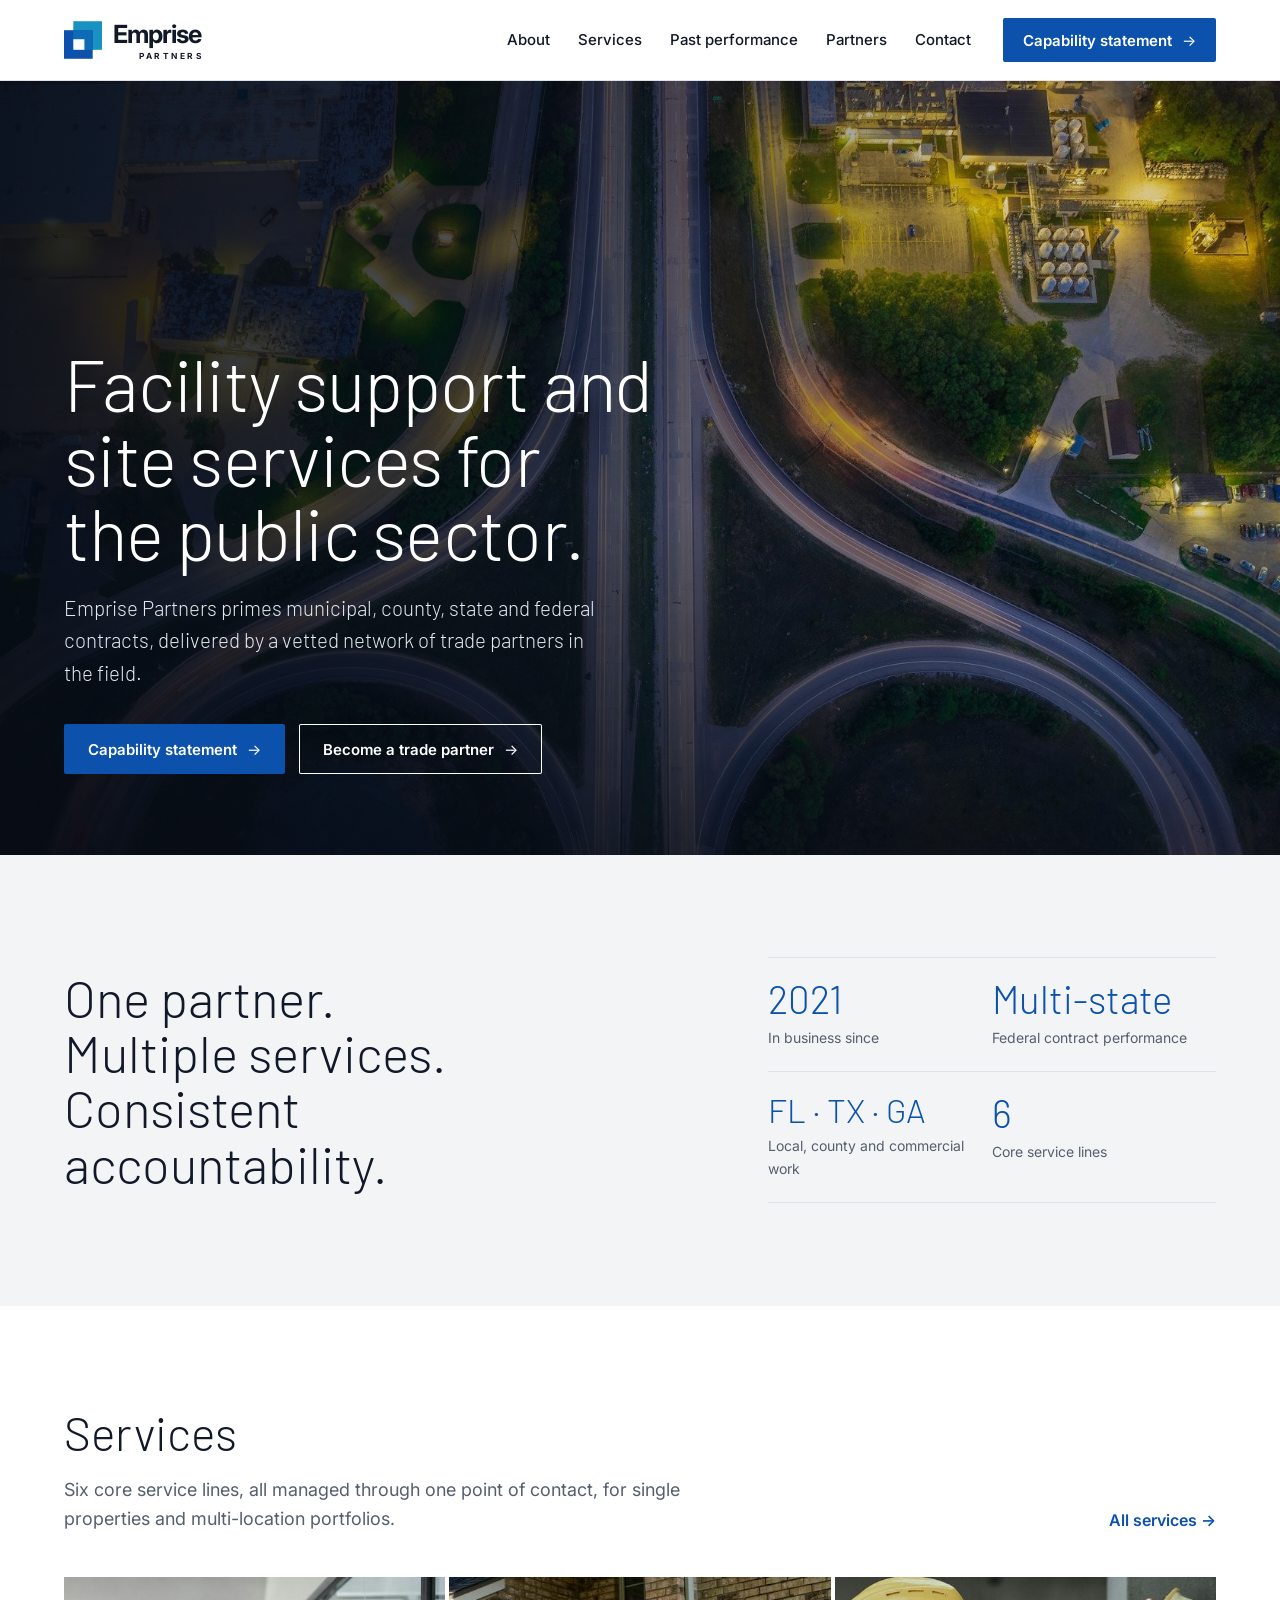
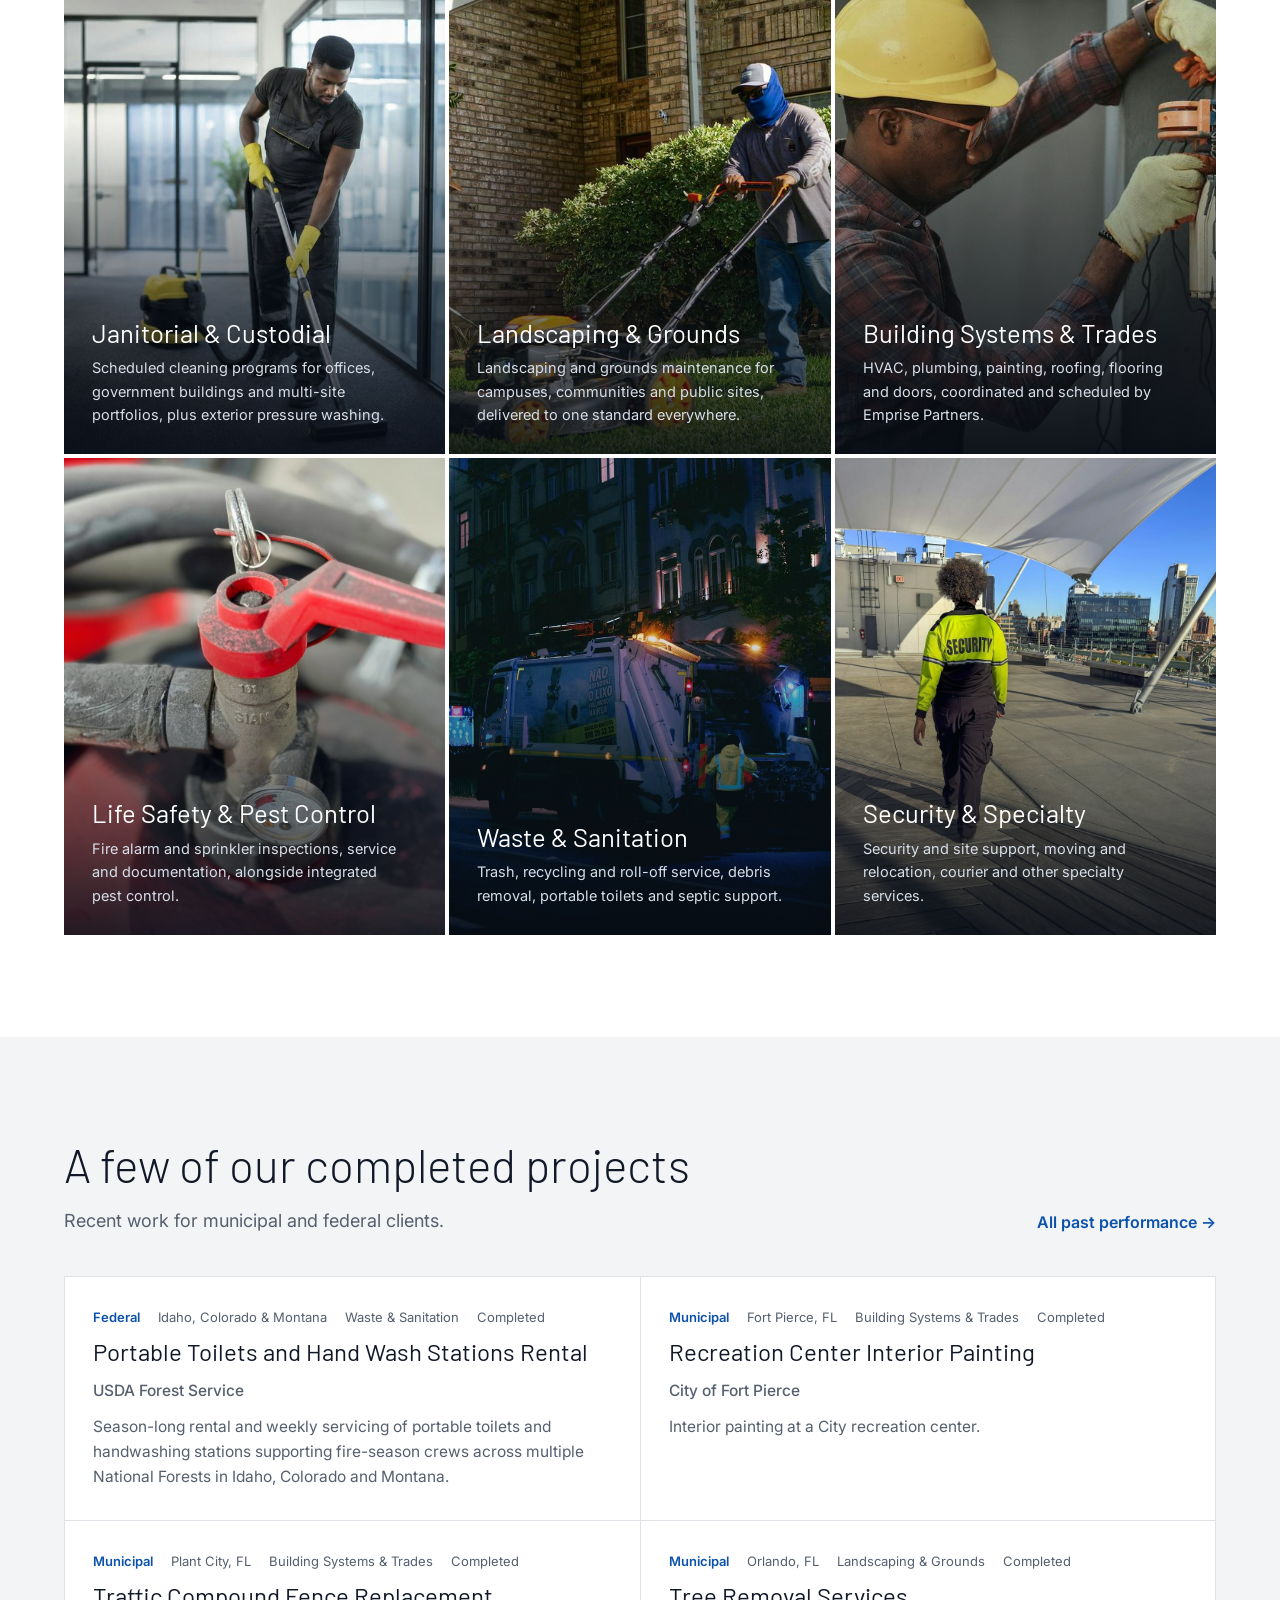
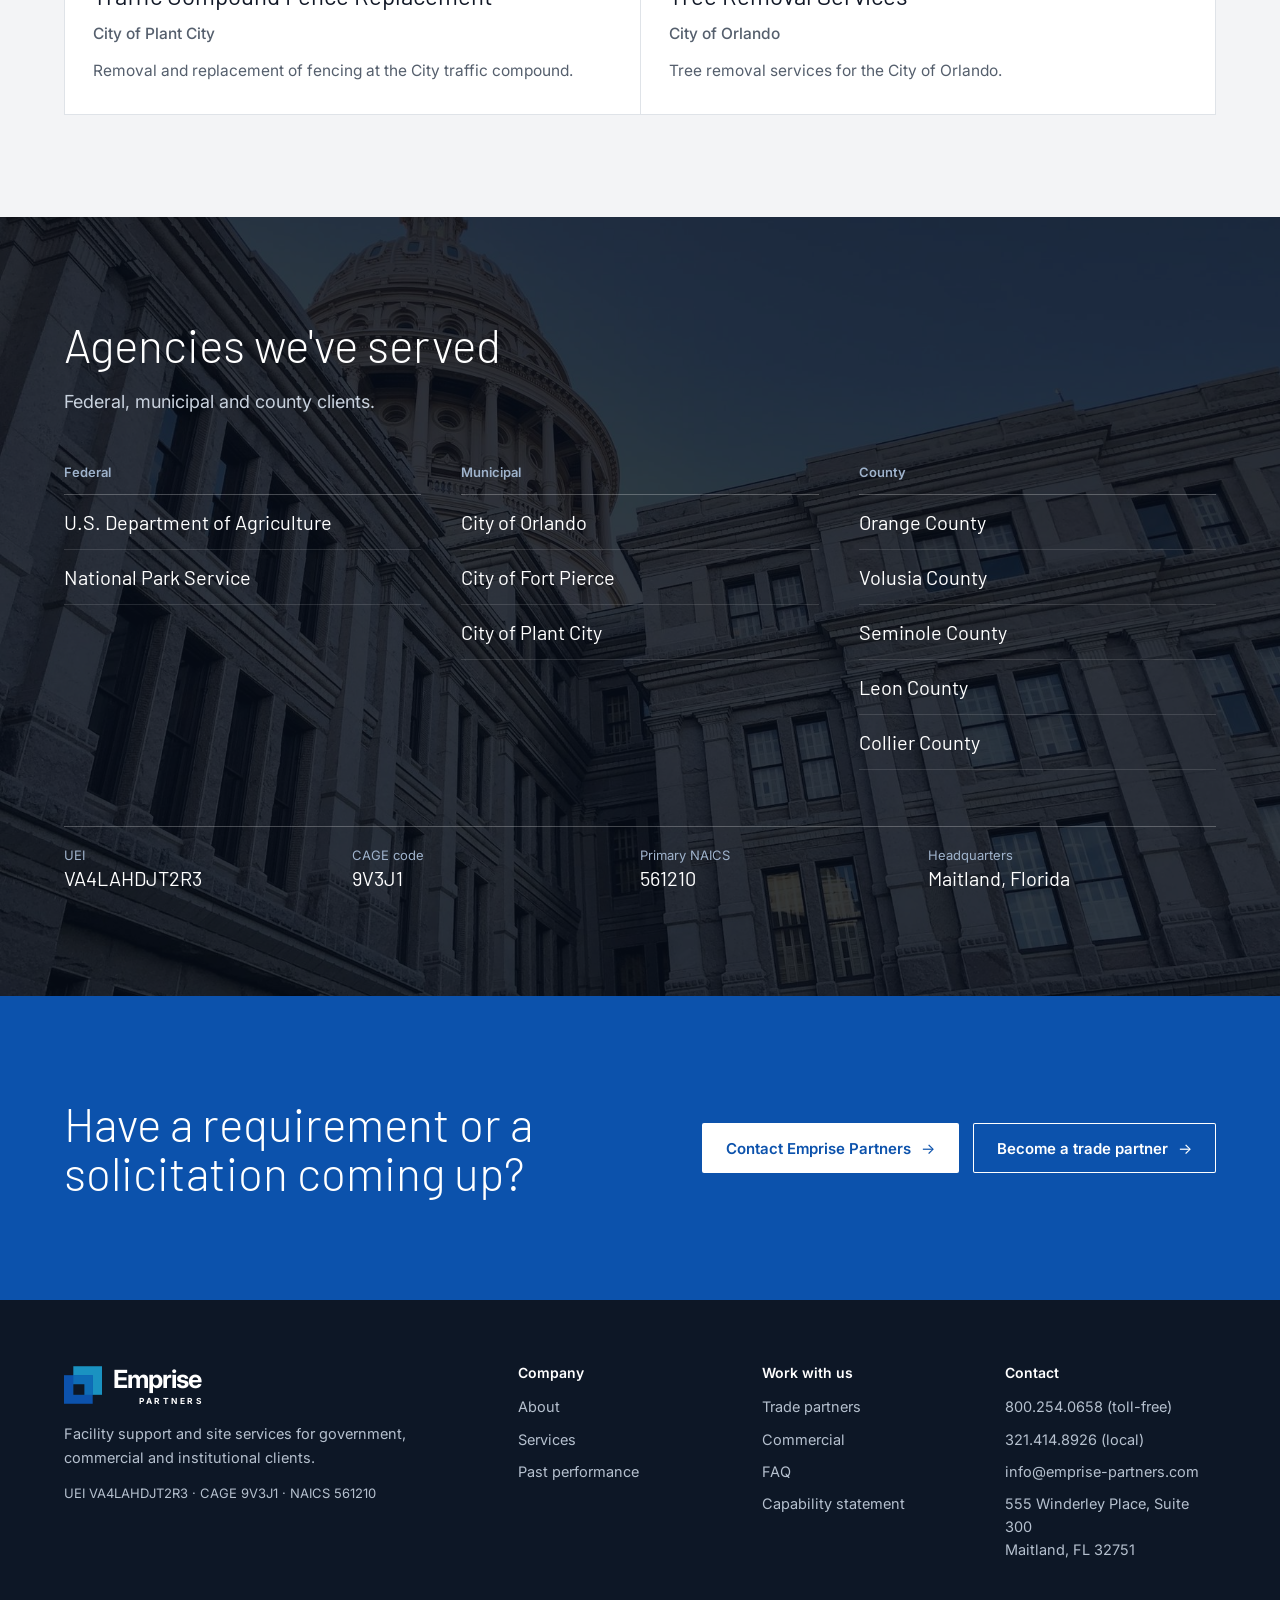
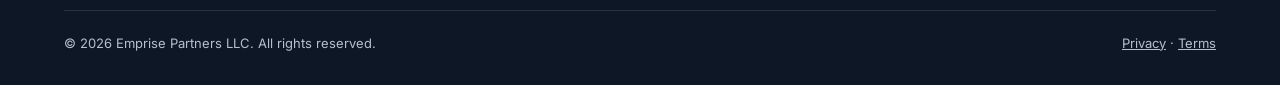
==== index.html @ 070d893a "Emprise Partners website: initial version Six-page static site (Home, About, Services, Past Performa" ====
<!DOCTYPE html>
<html lang="en">
<head>
<meta charset="utf-8">
<meta name="viewport" content="width=device-width, initial-scale=1">
<title>Emprise Partners | Facility Support & Site Services</title>
<meta name="description" content="Emprise Partners is a prime contractor providing facility support and site services to municipal, county, state and federal agencies.">
<link rel="preconnect" href="https://fonts.googleapis.com">
<link href="https://fonts.googleapis.com/css2?family=Barlow:wght@300;400;500;600&family=Inter:wght@400;500;600&display=swap" rel="stylesheet">
<link rel="stylesheet" href="site.css">
</head>
<body>
<a class="skip" href="#main">Skip to main content</a>
<header>
 <nav class="nav" aria-label="Main">
  <a class="logo" href="index.html" aria-label="Emprise Partners home"><svg class="mk" viewBox="0 0 151 150" aria-hidden="true"><mask id="mkA"><rect width="151" height="150" fill="#fff"/><rect x="37" y="72" width="44" height="42" fill="#000"/></mask><g mask="url(#mkA)"><rect x="37" y="0" width="114" height="114" fill="#1a92c1"/><rect x="0" y="36" width="114" height="114" fill="#0c52ac"/><rect x="37" y="36" width="77" height="78" fill="#0e6cb6"/></g></svg><span class="word"><b>Emprise</b><small>PARTNERS</small></span></a>
  <div class="links" id="links">
   <a href="about.html">About</a>
   <a href="services.html">Services</a>
   <a href="past-performance.html">Past performance</a>
   <a href="partners.html">Partners</a>
   <a href="contact.html">Contact</a>
  </div>
  <a class="btn pri" href="Emprise_Partners_Capability_Statement.pdf" target="_blank" rel="noopener">Capability statement</a>
  <button class="menu" id="menu" aria-label="Open menu" aria-expanded="false" aria-controls="links">
   <svg width="26" height="26" viewBox="0 0 26 26" aria-hidden="true"><path d="M3 7h20M3 13h20M3 19h20" stroke="currentColor" stroke-width="2" stroke-linecap="round"/></svg>
  </button>
 </nav>
</header>
<main id="main">
<section class="hero" aria-label="Introduction">
 <div class="wrap">
  <h1>Facility support and site services for the public sector.</h1>
  <p>Emprise Partners primes municipal, county, state and federal contracts, delivered by a vetted network of trade partners in the field.</p>
  <div class="ctas">
   <a class="btn pri" href="Emprise_Partners_Capability_Statement.pdf" target="_blank" rel="noopener">Capability statement</a>
   <a class="btn line" href="partners.html">Become a trade partner</a>
  </div>
 </div>
</section>

<section class="band statement" aria-label="At a glance">
 <div class="wrap">
  <h2>One partner. Multiple services. Consistent accountability.</h2>
  <div class="facts">
   <div><b>2021</b><span>In business since</span></div>
   <div><b>Multi-state</b><span>Federal contract performance</span></div>
   <div><b style="white-space:nowrap;font-size:clamp(26px,2.6vw,34px)">FL · TX · GA</b><span>Local, county and commercial work</span></div>
   <div><b>6</b><span>Core service lines</span></div>
  </div>
 </div>
</section>

<section class="band">
 <div class="wrap">
  <div class="head"><div><h2>Services</h2><p class="lede">Six core service lines, all managed through one point of contact, for single properties and multi-location portfolios.</p></div><a class="more" href="services.html">All services</a></div>
  <div class="tiles"><article class="tile"><img src="photo-janitorial.jpg" alt="" loading="lazy"><div><h3>Janitorial & Custodial</h3><p>Scheduled cleaning programs for offices, government buildings and multi-site portfolios, plus exterior pressure washing.</p></div><a href="services.html#janitorial" aria-label="Janitorial & Custodial"></a></article><article class="tile"><img src="photo-grounds.jpg" alt="" loading="lazy"><div><h3>Landscaping & Grounds</h3><p>Landscaping and grounds maintenance for campuses, communities and public sites, delivered to one standard everywhere.</p></div><a href="services.html#grounds" aria-label="Landscaping & Grounds"></a></article><article class="tile"><img src="photo-facility.jpg" alt="" loading="lazy"><div><h3>Building Systems & Trades</h3><p>HVAC, plumbing, painting, roofing, flooring and doors, coordinated and scheduled by Emprise Partners.</p></div><a href="services.html#building" aria-label="Building Systems & Trades"></a></article><article class="tile"><img src="photo-lifesafety.jpg" alt="" loading="lazy"><div><h3>Life Safety & Pest Control</h3><p>Fire alarm and sprinkler inspections, service and documentation, alongside integrated pest control.</p></div><a href="services.html#lifesafety" aria-label="Life Safety & Pest Control"></a></article><article class="tile"><img src="photo-waste.jpg" alt="" loading="lazy"><div><h3>Waste & Sanitation</h3><p>Trash, recycling and roll-off service, debris removal, portable toilets and septic support.</p></div><a href="services.html#waste" aria-label="Waste & Sanitation"></a></article><article class="tile"><img src="photo-security.jpg" alt="" loading="lazy"><div><h3>Security & Specialty</h3><p>Security and site support, moving and relocation, courier and other specialty services.</p></div><a href="services.html#specialty" aria-label="Security & Specialty"></a></article></div>
 </div>
</section>

<section class="band alt">
 <div class="wrap">
  <div class="head"><div><h2>A few of our completed projects</h2><p class="lede">Recent work for municipal and federal clients.</p></div><a class="more" href="past-performance.html">All past performance</a></div>
  <div class="projects"><article class="proj"><div class="meta"><b>Federal</b><span>Idaho, Colorado & Montana</span><span>Waste & Sanitation</span><span>Completed</span></div><h3>Portable Toilets and Hand Wash Stations Rental</h3><p class="ag">USDA Forest Service</p><p>Season-long rental and weekly servicing of portable toilets and handwashing stations supporting fire-season crews across multiple National Forests in Idaho, Colorado and Montana.</p></article><article class="proj"><div class="meta"><b>Municipal</b><span>Fort Pierce, FL</span><span>Building Systems & Trades</span><span>Completed</span></div><h3>Recreation Center Interior Painting</h3><p class="ag">City of Fort Pierce</p><p>Interior painting at a City recreation center.</p></article><article class="proj"><div class="meta"><b>Municipal</b><span>Plant City, FL</span><span>Building Systems & Trades</span><span>Completed</span></div><h3>Traffic Compound Fence Replacement</h3><p class="ag">City of Plant City</p><p>Removal and replacement of fencing at the City traffic compound.</p></article><article class="proj"><div class="meta"><b>Municipal</b><span>Orlando, FL</span><span>Landscaping & Grounds</span><span>Completed</span></div><h3>Tree Removal Services</h3><p class="ag">City of Orlando</p><p>Tree removal services for the City of Orlando.</p></article></div>
 </div>
</section>

<section class="band photoband">
 <div class="wrap">
  <h2>Agencies we've served</h2>
  <p class="lede">Federal, municipal and county clients.</p>
  <div class="agency">
   <div><h3>Federal</h3><ul><li>U.S. Department of Agriculture</li><li>National Park Service</li></ul></div>
   <div><h3>Municipal</h3><ul><li>City of Orlando</li><li>City of Fort Pierce</li><li>City of Plant City</li></ul></div>
   <div><h3>County</h3><ul><li>Orange County</li><li>Volusia County</li><li>Seminole County</li><li>Leon County</li><li>Collier County</li></ul></div>
  </div>
  <div class="codes " aria-label="Contracting information">
   <div><span>UEI</span><b>VA4LAHDJT2R3</b></div>
   <div><span>CAGE code</span><b>9V3J1</b></div>
   <div><span>Primary NAICS</span><b>561210</b></div>
   <div><span>Headquarters</span><b>Maitland, Florida</b></div>
  </div>
 </div>
</section>
<section class="band ctaband">
 <div class="wrap">
  <h2>Have a requirement or a solicitation coming up?</h2>
  <div class="ctas"><a class="btn pri" href="contact.html">Contact Emprise Partners</a><a class="btn line" href="partners.html">Become a trade partner</a></div>
 </div>
</section>
</main>
<footer>
 <div class="wrap">
  <div class="foot">
   <div>
    <a class="logo" href="index.html"><svg class="mk" viewBox="0 0 151 150" aria-hidden="true"><mask id="mkB"><rect width="151" height="150" fill="#fff"/><rect x="37" y="72" width="44" height="42" fill="#000"/></mask><g mask="url(#mkB)"><rect x="37" y="0" width="114" height="114" fill="#1a92c1"/><rect x="0" y="36" width="114" height="114" fill="#0c52ac"/><rect x="37" y="36" width="77" height="78" fill="#0e6cb6"/></g></svg><span class="word"><b>Emprise</b><small>PARTNERS</small></span></a>
    <p style="margin-top:16px;max-width:40ch">Facility support and site services for government, commercial and institutional clients.</p>
    <p style="margin-top:14px;font-size:13px">UEI VA4LAHDJT2R3 · CAGE 9V3J1 · NAICS 561210</p>
   </div>
   <div><h4>Company</h4><ul><li><a href="about.html">About</a></li><li><a href="services.html">Services</a></li><li><a href="past-performance.html">Past performance</a></li></ul></div>
   <div><h4>Work with us</h4><ul><li><a href="partners.html">Trade partners</a></li><li><a href="services.html#commercial">Commercial</a></li><li><a href="contact.html#faq">FAQ</a></li><li><a href="Emprise_Partners_Capability_Statement.pdf" target="_blank" rel="noopener">Capability statement</a></li></ul></div>
   <div><h4>Contact</h4><ul><li>800.254.0658 (toll-free)</li><li>321.414.8926 (local)</li><li>info@emprise-partners.com</li><li>555 Winderley Place, Suite 300<br>Maitland, FL 32751</li></ul></div>
  </div>
  <div class="legal"><span>© 2026 Emprise Partners LLC. All rights reserved.</span><span><a href="#">Privacy</a> · <a href="#">Terms</a></span></div>
 </div>
</footer>
<script src="site.js"></script>
</body>
</html>
---- site.css ----
/* VOICE: institutional, restrained, serious — a prime contractor, in the manner of a defense prime's site.
   IDEA: field photography carries the page; type stays light and large; nothing drawn or decorative.
   PICTURE: full-bleed photo hero of crews on site at dusk; tall photo tiles for each service line.
   COLOUR and TYPE: white and cool grey grounds, brand blue #0c52ac for actions, deep slate footer; Barlow light headlines + Inter body.
   LAYOUT: white header, cinematic hero, statement band, photo tiles, photo bands with overlays, plain tables and forms. */
:root{color-scheme:light dark;
 --bg:light-dark(#ffffff,#0b0f16);--ink:light-dark(#111827,#e8ecf2);--mute:light-dark(#555f6d,#9aa4b2);
 --line:light-dark(#dfe3e8,#232b37);--soft:light-dark(#f3f4f6,#121821);
 --blue:#0c52ac;--blueh:#0a438d;--teal:#1a92c1;--slate:#0d1726}
:root[data-theme=light]{color-scheme:light}:root[data-theme=dark]{color-scheme:dark}
*{box-sizing:border-box;min-width:0}
html{scroll-padding-top:84px;scroll-behavior:smooth}
@media(prefers-reduced-motion:reduce){html{scroll-behavior:auto}*{transition:none!important}}
body{margin:0;background:var(--bg);color:var(--ink);font:16px/1.6 Inter,system-ui,sans-serif;overflow-x:clip}
a{color:inherit}
h1,h2,h3{font-family:Barlow,Inter,sans-serif;margin:0;text-wrap:balance}
h1{font-size:clamp(40px,5.6vw,72px);font-weight:300;line-height:1.04;letter-spacing:-.01em}
h2{font-size:clamp(32px,3.6vw,48px);font-weight:300;line-height:1.08}
h3{font-size:22px;font-weight:500;line-height:1.2}
p{margin:0}
.wrap{max-width:1240px;margin:0 auto}
.band{padding:clamp(64px,8vw,120px) max(5vw,16px)}
.lede{font-size:18px;color:var(--mute);max-width:60ch;margin-top:18px}
.skip{position:absolute;left:-999px}.skip:focus{left:16px;top:16px;z-index:99;background:#fff;color:#000;padding:8px 12px}
:focus-visible{outline:3px solid var(--teal);outline-offset:3px}
.btn{display:inline-flex;align-items:center;gap:10px;min-height:50px;padding:0 24px;border-radius:2px;font:600 15px Inter,sans-serif;text-decoration:none;border:0;cursor:pointer;white-space:nowrap;transition:background .2s}
.btn::after{content:"→";font-weight:400}
.btn.pri{background:var(--blue);color:#fff}.btn.pri:hover{background:var(--blueh)}
.btn.line{background:transparent;color:inherit;box-shadow:inset 0 0 0 1px currentColor}
.btn.line:hover{background:#ffffff14}
.more{font-weight:600;text-decoration:none;color:light-dark(var(--blue),#8fb9f0);white-space:nowrap}.more::after{content:" →"}

/* header */
header{position:sticky;top:0;z-index:50;background:light-dark(#fff,#0b0f16);border-bottom:1px solid var(--line)}
.nav{display:flex;align-items:center;gap:32px;padding:0 max(5vw,16px,calc((100% - 1240px)/2));height:80px}
.logo{display:flex;align-items:center;gap:11px;text-decoration:none;color:var(--ink)}
.logo .mk{width:38px;height:38px;flex:none}
.word{display:grid;line-height:1}.word b{font:700 25px Inter,sans-serif;letter-spacing:-.04em}.word small{justify-self:end;font:700 8.4px Inter,sans-serif;letter-spacing:.3em;margin:2px -.3em 0 0}
.links{display:flex;align-items:center;gap:28px;margin-left:auto;font-size:15px;font-weight:500;height:100%}
.links a{white-space:nowrap;text-decoration:none;display:flex;align-items:center;height:100%;box-shadow:inset 0 -2px 0 transparent}.links a:hover{box-shadow:inset 0 -2px 0 var(--blue)}
.nav .btn{min-height:44px;padding:0 20px;flex:none}
.menu{display:none;margin-left:auto;background:none;border:0;color:var(--ink);width:46px;height:46px;cursor:pointer}
@media(max-width:1200px){.links{display:none}.nav .btn{display:none}.menu{display:block}
 .links.open{display:flex;flex-direction:column;gap:0;position:absolute;top:80px;left:0;right:0;background:var(--bg);padding:4px max(5vw,16px) 16px;border-bottom:1px solid var(--line)}
 .links.open a{height:auto;padding:14px 0;border-bottom:1px solid var(--line)}}

/* hero */
.hero{position:relative;min-height:min(86vh,820px);display:flex;align-items:flex-end;color:#fff;background:#1a2230 url(photo-hero-day.jpg) center 60%/cover no-repeat}
.hero.night{background-image:url(photo-hero.jpg);background-position:center 55%}
.hero::before{content:"";position:absolute;inset:0;background:linear-gradient(90deg,#060b14e6 0%,#060b14a6 45%,#060b1420 80%),linear-gradient(0deg,#060b14b3 0%,transparent 45%)}
.hero{padding:0 max(5vw,16px) clamp(56px,9vh,110px)}
.hero .wrap{position:relative;width:100%}
.hero h1{max-width:15ch}
.hero p{font-size:clamp(18px,1.6vw,21px);font-weight:300;font-family:Barlow,Inter,sans-serif;color:#e3e8ef;max-width:46ch;margin-top:22px}
.ctas{display:flex;flex-wrap:wrap;gap:14px;margin-top:34px}
.credit{position:absolute;right:16px;bottom:10px;font-size:11px;color:#ffffff80}

/* statement */
.statement{background:var(--soft)}
.statement .wrap{display:grid;grid-template-columns:minmax(0,7fr) minmax(0,5fr);gap:clamp(32px,6vw,96px);align-items:center}
.statement h2{font-size:clamp(34px,4vw,54px);max-width:14ch}
.facts{display:grid;grid-template-columns:repeat(2,minmax(0,1fr));border-top:1px solid var(--line)}
.facts div{padding:22px 0;border-bottom:1px solid var(--line)}
.facts div:nth-child(odd){padding-right:20px}
.facts b{display:block;font:300 44px/1 Barlow,sans-serif;color:light-dark(var(--blue),#8fb9f0)}
.facts span{display:block;font-size:14px;color:var(--mute);margin-top:8px}
@media(max-width:860px){.statement .wrap{grid-template-columns:minmax(0,1fr)}}


/* about */
.about .two{align-items:stretch}
.story p{font-size:18px;color:var(--mute);margin-top:18px;max-width:62ch}
.story p:first-of-type{font:300 clamp(22px,2vw,26px)/1.4 Barlow,sans-serif;color:var(--ink)}
.lead{border-top:1px solid var(--ink)}
.lead h3{font:600 13px Inter,sans-serif;color:var(--mute);padding:14px 0 4px}
.person{padding:20px 0;border-bottom:1px solid var(--line)}
.person b{display:block;font:400 24px/1.2 Barlow,sans-serif}
.person span{display:block;color:var(--mute);font-size:15px;margin-top:4px}
.aboutimg{display:block;width:100%;height:100%;min-height:360px;object-fit:cover}
.values{display:grid;grid-template-columns:repeat(4,minmax(0,1fr));gap:32px;margin-top:clamp(48px,6vw,80px)}
.values div{border-top:2px solid var(--blue);padding-top:18px}
.values p{color:var(--mute);margin-top:8px;font-size:15.5px}
@media(max-width:900px){.values{grid-template-columns:repeat(2,minmax(0,1fr))}}
@media(max-width:520px){.values{grid-template-columns:minmax(0,1fr)}}

/* capability tiles */
.head{display:flex;flex-wrap:wrap;justify-content:space-between;align-items:end;gap:16px}
.tiles{display:grid;grid-template-columns:repeat(3,minmax(0,1fr));gap:4px;margin-top:44px}
.tile{position:relative;aspect-ratio:4/5;overflow:hidden;color:#fff;background:#1a2230}
.tile img{position:absolute;inset:0;width:100%;height:100%;object-fit:cover;transition:transform .6s}
.tile:hover img{transform:scale(1.04)}
.tile::after{content:"";position:absolute;inset:0;background:linear-gradient(0deg,#060b14e0 0%,#060b1466 42%,transparent 70%)}
.tile div{position:absolute;left:0;right:0;bottom:0;z-index:1;padding:28px}
.tile h3{font-size:clamp(22px,2vw,28px);font-weight:400}
.tile p{font-size:14.5px;color:#d7dee8;margin-top:8px;max-width:34ch}
@media(max-width:900px){.tiles{grid-template-columns:repeat(2,minmax(0,1fr))}}
@media(max-width:560px){.tiles{grid-template-columns:minmax(0,1fr)}.tile{aspect-ratio:4/3}}

/* model */
.two{display:grid;grid-template-columns:minmax(0,5fr) minmax(0,7fr);gap:clamp(32px,6vw,96px);align-items:start}
@media(max-width:860px){.two{grid-template-columns:minmax(0,1fr)}}
.steps{list-style:none;margin:0;padding:0;counter-reset:s}
.steps li{display:grid;grid-template-columns:64px minmax(0,1fr);padding:28px 0;border-top:1px solid var(--line);counter-increment:s}
.steps li:last-child{border-bottom:1px solid var(--line)}
.steps li::before{content:counter(s,decimal-leading-zero);font:300 28px/1 Barlow,sans-serif;color:light-dark(var(--blue),#8fb9f0)}
.steps p{color:var(--mute);margin-top:8px}

/* agencies photo band */
.photoband{position:relative;color:#fff;background:#1a2230 url(photo-government.jpg) center/cover no-repeat}
.photoband::before{content:"";position:absolute;inset:0;background:#070d18d0}
.photoband .wrap{position:relative}
.photoband .lede{color:#c9d2de}
.agency{display:grid;grid-template-columns:repeat(3,minmax(0,1fr));gap:40px;margin-top:48px}
.agency h3{font:600 13px Inter,sans-serif;color:#9fb3cc;padding-bottom:14px;border-bottom:1px solid #ffffff40}
.agency ul{list-style:none;margin:0;padding:0}
.agency li{padding:15px 0;border-bottom:1px solid #ffffff1f;font:400 20px Barlow,sans-serif}
.codes{display:grid;grid-template-columns:repeat(4,minmax(0,1fr));margin-top:56px;border-top:1px solid #ffffff40}
.codes div{padding:18px 18px 0 0}.codes span{display:block;font-size:13px;color:#9fb3cc}.codes b{font:400 20px Barlow,sans-serif}
@media(max-width:760px){.agency{grid-template-columns:minmax(0,1fr);gap:28px}.codes{grid-template-columns:repeat(2,minmax(0,1fr));row-gap:16px}}

/* pipeline table */
.filters{display:flex;flex-wrap:wrap;gap:12px;margin-top:36px}
.filters label{font-size:13px;color:var(--mute);font-weight:500;display:grid;gap:6px}
.filters select{min-width:220px}
table{width:100%;border-collapse:collapse;margin-top:28px;font-size:15px}
th{text-align:left;font:600 13px Inter,sans-serif;color:var(--mute);padding:12px 16px 12px 0;border-bottom:1px solid var(--ink)}
td{padding:20px 16px 20px 0;border-bottom:1px solid var(--line);vertical-align:top}
td.p{font:500 18px/1.3 Barlow,sans-serif}
td .ag{display:block;font:400 14px Inter,sans-serif;color:var(--mute);margin-top:4px}
td.act{text-align:right}
td button{background:none;border:0;padding:0;cursor:pointer;font:600 14.5px Inter,sans-serif;color:light-dark(var(--blue),#8fb9f0);white-space:nowrap;min-height:44px}
td button::after{content:" →"}
.lvl{white-space:nowrap}
.note{font-size:13px;color:var(--mute);margin-top:16px}
@media(max-width:700px){table{font-size:14px}thead{display:none}tr{display:grid;grid-template-columns:minmax(0,1fr) auto;padding:16px 0;border-bottom:1px solid var(--line)}td{border:0;padding:2px 0}td.p{grid-column:1/-1}td.act{grid-column:1/-1;text-align:left}}

/* partner */
.split{display:grid;grid-template-columns:minmax(0,1fr) minmax(0,1fr);min-height:640px}
.split .ph{background:#1a2230 url(photo-infrastructure.jpg) center/cover no-repeat;min-height:320px}
.split .tx{padding:clamp(48px,6vw,96px) max(5vw,16px);background:var(--soft)}
@media(max-width:900px){.split{grid-template-columns:minmax(0,1fr)}}
.checks{list-style:none;padding:0;margin:24px 0 8px;display:grid;gap:10px;color:var(--mute)}
.checks li{padding-left:22px;position:relative}.checks li::before{content:"";position:absolute;left:0;top:.7em;width:10px;height:1px;background:var(--blue)}
form{display:grid;gap:16px;margin-top:24px;max-width:620px}
.row{display:grid;grid-template-columns:repeat(2,minmax(0,1fr));gap:16px}
@media(max-width:560px){.row{grid-template-columns:minmax(0,1fr)}}
label{display:grid;gap:6px;font-size:13.5px;font-weight:600}
input,select,textarea{font:16px Inter,sans-serif;color:var(--ink);background:var(--bg);border:1px solid light-dark(#b9c0ca,#344052);border-radius:2px;padding:12px 14px;min-height:50px;width:100%}
textarea{min-height:120px;resize:vertical}
input:focus,select:focus,textarea:focus{border-color:var(--blue);outline:none;box-shadow:0 0 0 3px #0c52ac33}
.consent{display:grid;grid-template-columns:22px minmax(0,1fr);gap:10px;font-weight:400;font-size:13.5px;color:var(--mute)}
.consent input{min-height:0;width:18px;height:18px;margin-top:2px}
form .btn{justify-self:start}
.ok{display:none;padding:14px 16px;border-left:3px solid var(--blue);background:var(--bg);font-size:15px}.ok.show{display:block}

/* commercial */
.comm{position:relative;color:#fff;background:#1a2230 url(photo-commercial.jpg) center 60%/cover no-repeat}
.comm::before{content:"";position:absolute;inset:0;background:linear-gradient(90deg,#070d18e6 0%,#070d18b3 55%,#070d1840 100%)}
.comm .wrap{position:relative}
.comm .lede{color:#d2d9e3}
.cols{display:grid;grid-template-columns:repeat(3,minmax(0,1fr));gap:32px;margin-top:48px;max-width:960px}
.cols div{border-top:1px solid #ffffff59;padding-top:18px}
.cols p{color:#c9d2de;margin-top:8px;font-size:15px}
@media(max-width:760px){.cols{grid-template-columns:minmax(0,1fr)}}


/* faq */
.faq{border-top:1px solid var(--ink)}
.faq details{border-bottom:1px solid var(--line)}
.faq summary{list-style:none;cursor:pointer;display:flex;justify-content:space-between;gap:24px;padding:22px 0;font:400 21px/1.3 Barlow,sans-serif;min-height:44px}
.faq summary::-webkit-details-marker{display:none}
.faq summary::after{content:"+";font:300 28px/1 Barlow,sans-serif;color:light-dark(var(--blue),#8fb9f0);flex:none}
.faq details[open] summary::after{content:"\2212"}
.faq details p{color:var(--mute);padding:0 40px 24px 0;max-width:68ch}
.alt{background:var(--soft)}

/* contact */
.info{display:grid;gap:24px;margin-top:32px}
.info span{display:block;font-size:13px;color:var(--mute)}.info b{font:400 22px Barlow,sans-serif}
footer{background:var(--slate);color:#b5c0ce;padding:64px max(5vw,16px) 32px;font-size:14.5px}
footer .logo{color:#fff}
.foot{display:grid;grid-template-columns:minmax(0,2fr) repeat(3,minmax(0,1fr));gap:32px}
.foot h4{color:#fff;font:600 14px Inter,sans-serif;margin:0 0 14px}
.foot ul{list-style:none;margin:0;padding:0;display:grid;gap:9px}.foot a{text-decoration:none}.foot a:hover{color:#fff}
.legal{display:flex;flex-wrap:wrap;gap:12px 24px;justify-content:space-between;border-top:1px solid #ffffff1f;margin-top:48px;padding-top:22px;font-size:13px}
@media(max-width:760px){.foot{grid-template-columns:repeat(2,minmax(0,1fr))}.foot>div:first-child{grid-column:1/-1}}

/* multi-page additions */
.links a[aria-current=page]{box-shadow:inset 0 -2px 0 var(--blue)}
.phero{position:relative;color:#fff;background:#1a2230 center/cover no-repeat;padding:clamp(96px,14vh,160px) max(5vw,16px) clamp(48px,7vh,80px)}
.phero::before{content:"";position:absolute;inset:0;background:linear-gradient(90deg,#060b14e6 0%,#060b14a6 55%,#060b1440 100%)}
.phero .wrap{position:relative}
.phero h1{font-size:clamp(40px,5vw,64px);max-width:18ch}
.phero p{font:300 clamp(18px,1.6vw,21px)/1.5 Barlow,Inter,sans-serif;color:#dfe5ee;max-width:56ch;margin-top:18px}
.projects{display:grid;grid-template-columns:repeat(2,minmax(0,1fr));gap:1px;background:var(--line);border:1px solid var(--line);margin-top:40px}
.proj{background:var(--bg);padding:30px 28px;display:flex;flex-direction:column;gap:6px}
.proj .meta{font-size:13px;color:var(--mute);display:flex;flex-wrap:wrap;gap:6px 18px}
.proj .meta b{font-weight:600;color:light-dark(var(--blue),#8fb9f0)}
.proj h3{font-size:24px;font-weight:400;margin-top:4px}
.proj .ag{font-weight:500}
.proj p{color:var(--mute);font-size:15.5px;margin-top:6px}
@media(max-width:760px){.projects{grid-template-columns:minmax(0,1fr)}}
.svc{display:grid;grid-template-columns:minmax(0,1fr) minmax(0,1fr);gap:clamp(32px,5vw,80px);align-items:center;padding:clamp(40px,5vw,64px) 0;border-top:1px solid var(--line)}
.svc:first-of-type{border-top:0;padding-top:0}
.svc img{width:100%;aspect-ratio:4/3;object-fit:cover;display:block}
.svc:nth-of-type(even) .svcimg{order:2}
.svc ul{list-style:none;padding:0;margin:20px 0 0;display:grid;grid-template-columns:repeat(2,minmax(0,1fr));gap:10px 24px}
.svc li{padding-left:20px;position:relative;color:var(--mute);font-size:15.5px}
.svc li::before{content:"";position:absolute;left:0;top:.75em;width:10px;height:1px;background:var(--blue)}
.svc p{color:var(--mute);margin-top:14px;font-size:17px}
@media(max-width:860px){.svc{grid-template-columns:minmax(0,1fr)}.svc:nth-of-type(even) .svcimg{order:0}.svc ul{grid-template-columns:minmax(0,1fr)}}
.ctaband{background:var(--blue);color:#fff}
.ctaband .wrap{display:flex;flex-wrap:wrap;justify-content:space-between;align-items:center;gap:24px}
.ctaband h2{max-width:20ch}
.ctaband .btn.pri{background:#fff;color:var(--blue)}.ctaband .btn.pri:hover{background:#e8eef8}
.ctaband .ctas{margin-top:0}
.tile a{position:absolute;inset:0;z-index:2}
.trades{display:grid;grid-template-columns:repeat(3,minmax(0,1fr));gap:24px 32px;margin-top:36px}
.trades div{border-top:2px solid var(--blue);padding-top:16px}
.trades p{color:var(--mute);font-size:15px;margin-top:6px}
@media(max-width:860px){.trades{grid-template-columns:repeat(2,minmax(0,1fr))}}
@media(max-width:520px){.trades{grid-template-columns:minmax(0,1fr)}}
.codes.light{border-top:1px solid var(--line)}.codes.light span{color:var(--mute)}.codes.light b{color:var(--ink)}
.facts b{font-size:clamp(30px,3vw,40px)}
.agency.light h3{color:var(--mute);border-bottom-color:var(--ink)}
.agency.light li{border-bottom-color:var(--line)}
.agency.light{margin-top:32px}
.codes.light{margin-top:40px}
.about .aboutimg{min-height:420px}
.checks b{color:var(--ink);font-weight:600}
.checks{gap:14px}
.projects.list{grid-template-columns:minmax(0,1fr)}
.projects.list .proj{display:grid;grid-template-columns:minmax(0,5fr) minmax(0,7fr);column-gap:48px;align-items:start}
.projects.list .proj .meta{grid-column:1/-1}
.projects.list .proj h3{grid-column:1}.projects.list .proj .ag{grid-column:1}
.projects.list .proj p:not(.ag){grid-column:2;grid-row:2/4;margin-top:4px}
@media(max-width:760px){.projects.list .proj{display:flex}}
@media(max-width:1200px){
 .links.open{align-items:stretch;height:auto;max-height:calc(100vh - 80px);overflow-y:auto;box-shadow:0 16px 32px #00000040;z-index:60}
 .links.open a{display:flex;align-items:center;min-height:52px;box-shadow:none}
 .links.open a[aria-current=page]{color:light-dark(var(--blue),#8fb9f0);font-weight:600}
}
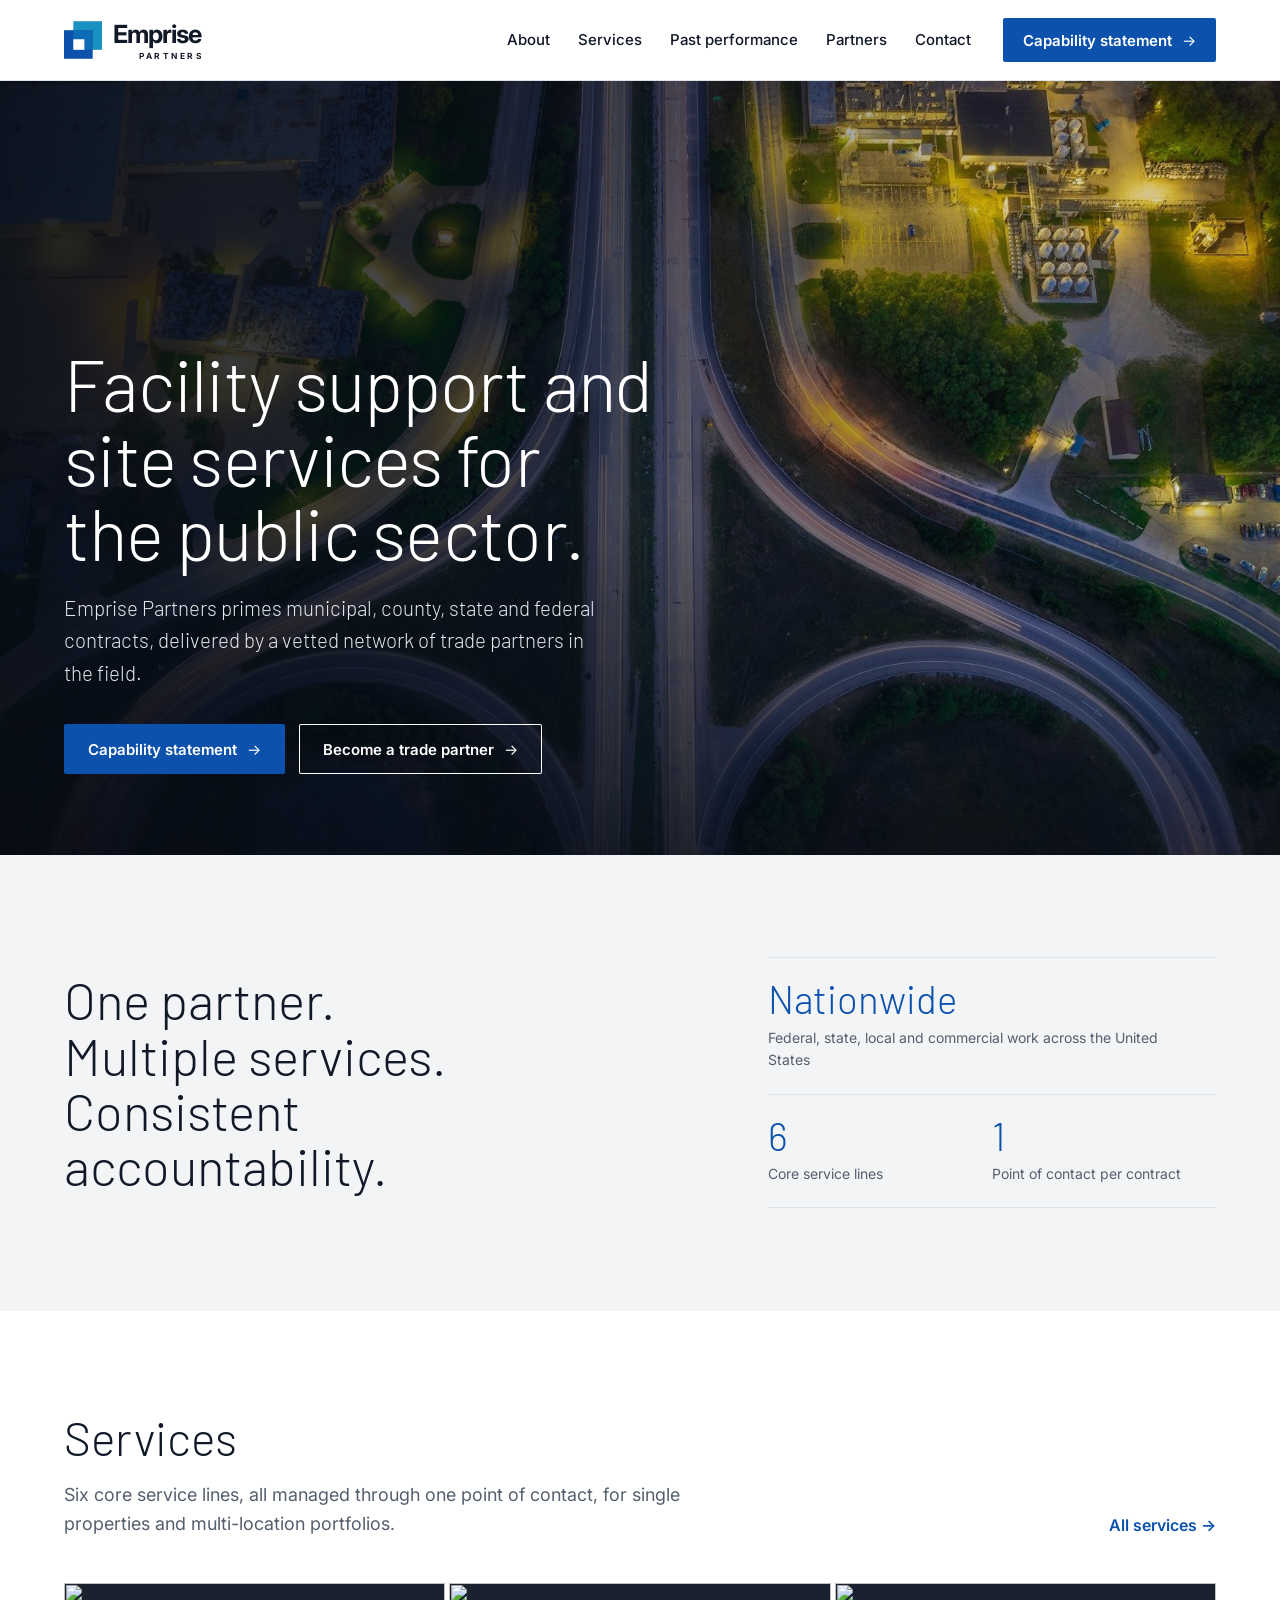
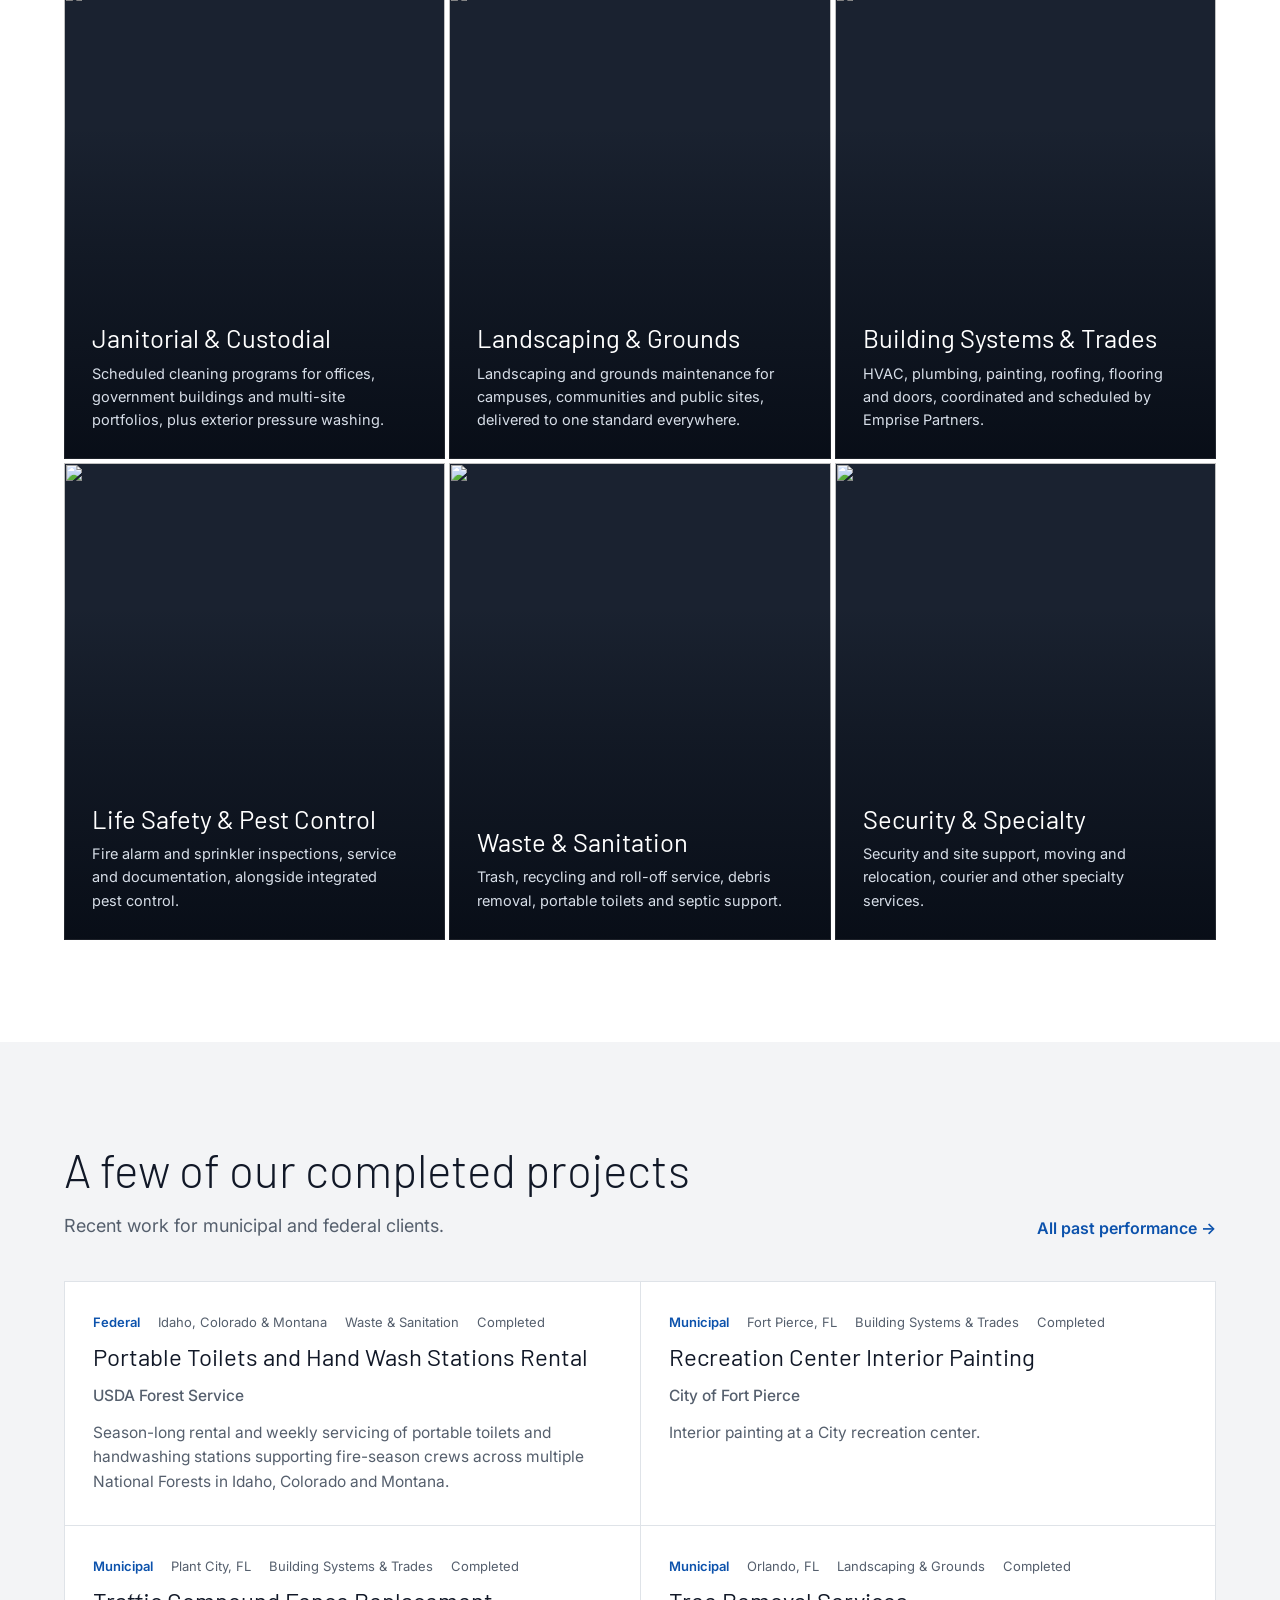
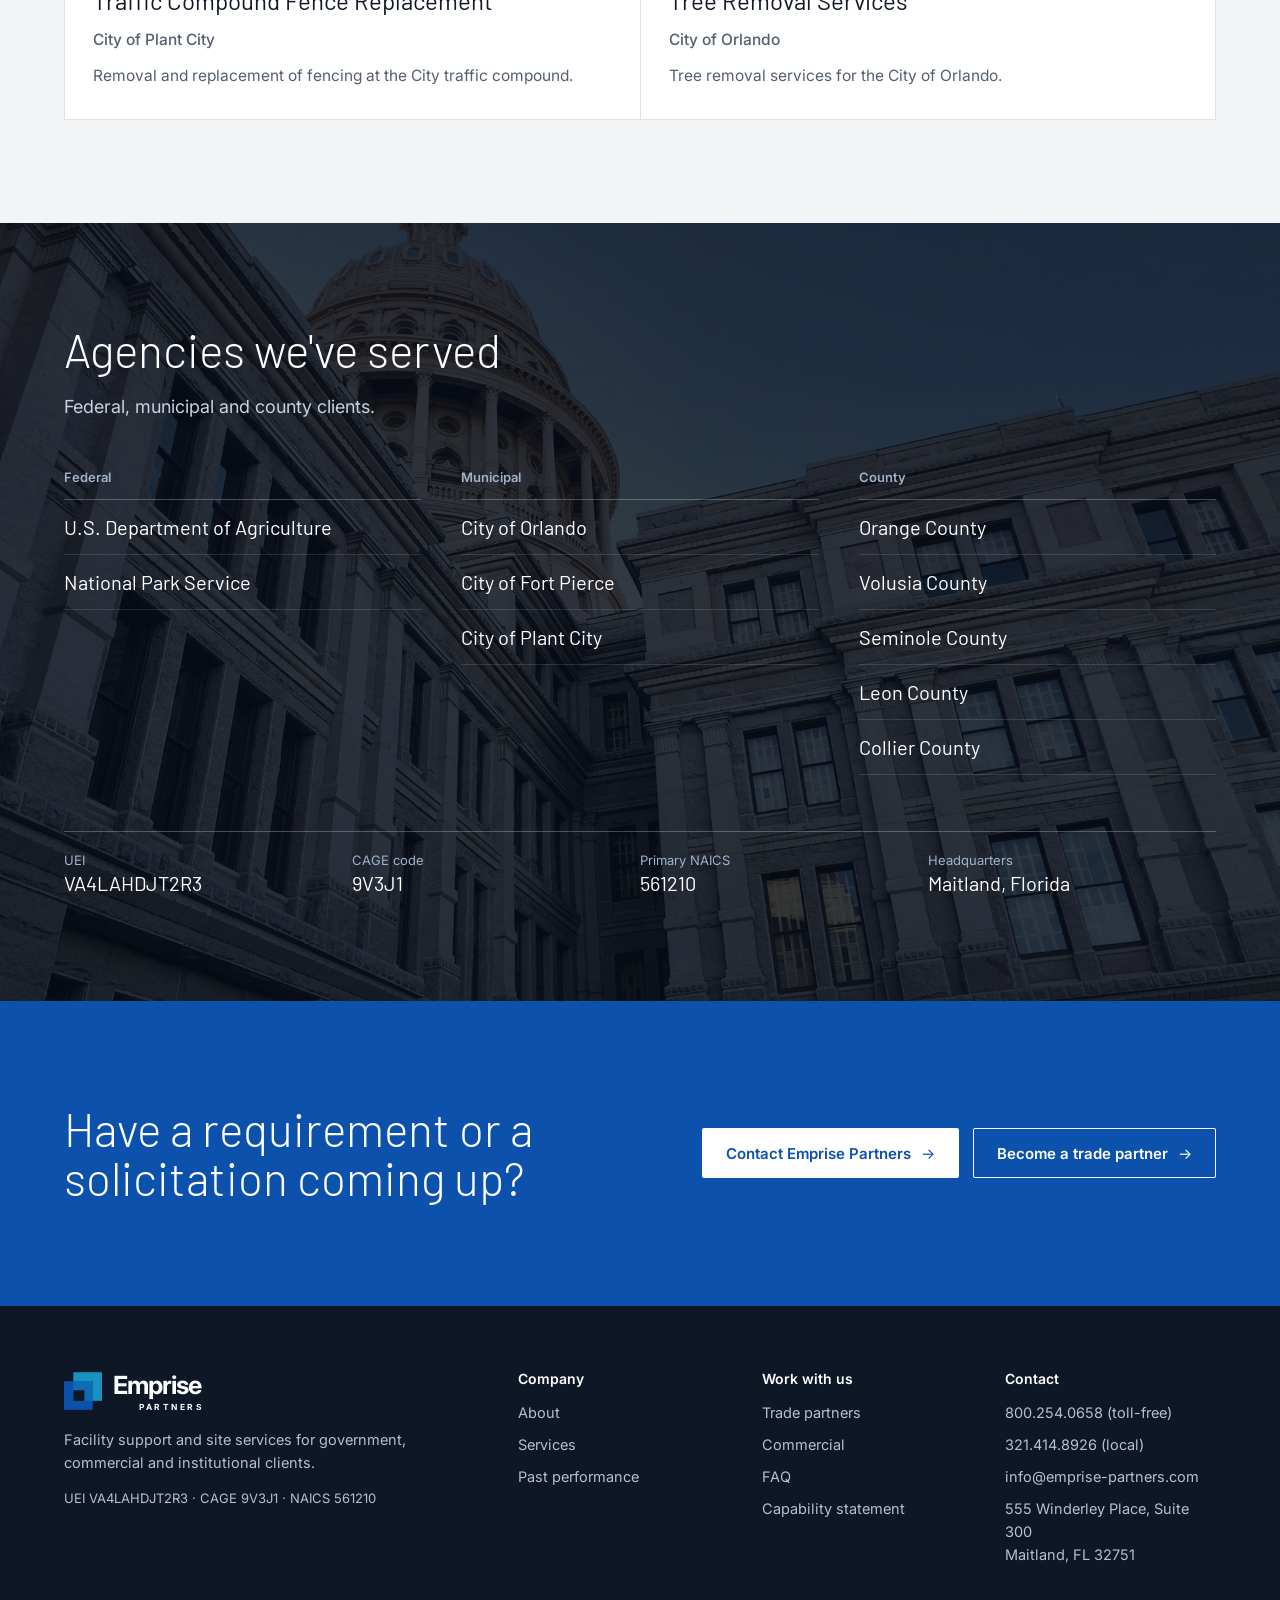
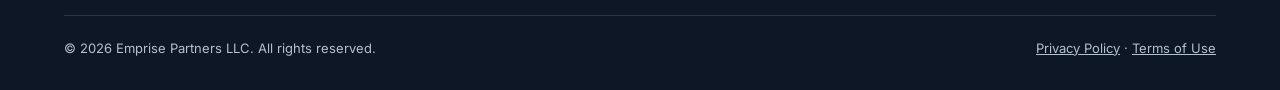
==== commit 4ae318bc: "Nationwide coverage, Privacy Policy, Terms of Use, form spam protection - Remove years-in-business r" ====
--- a/index.html
+++ b/index.html
@@ -43,10 +43,9 @@
  <div class="wrap">
   <h2>One partner. Multiple services. Consistent accountability.</h2>
   <div class="facts">
-   <div><b>2021</b><span>In business since</span></div>
-   <div><b>Multi-state</b><span>Federal contract performance</span></div>
-   <div><b style="white-space:nowrap;font-size:clamp(26px,2.6vw,34px)">FL · TX · GA</b><span>Local, county and commercial work</span></div>
+   <div class="wide"><b>Nationwide</b><span>Federal, state, local and commercial work across the United States</span></div>
    <div><b>6</b><span>Core service lines</span></div>
+   <div><b>1</b><span>Point of contact per contract</span></div>
   </div>
  </div>
 </section>
@@ -54,7 +53,7 @@
 <section class="band">
  <div class="wrap">
   <div class="head"><div><h2>Services</h2><p class="lede">Six core service lines, all managed through one point of contact, for single properties and multi-location portfolios.</p></div><a class="more" href="services.html">All services</a></div>
-  <div class="tiles"><article class="tile"><img src="photo-janitorial.jpg" alt="" loading="lazy"><div><h3>Janitorial & Custodial</h3><p>Scheduled cleaning programs for offices, government buildings and multi-site portfolios, plus exterior pressure washing.</p></div><a href="services.html#janitorial" aria-label="Janitorial & Custodial"></a></article><article class="tile"><img src="photo-grounds.jpg" alt="" loading="lazy"><div><h3>Landscaping & Grounds</h3><p>Landscaping and grounds maintenance for campuses, communities and public sites, delivered to one standard everywhere.</p></div><a href="services.html#grounds" aria-label="Landscaping & Grounds"></a></article><article class="tile"><img src="photo-facility.jpg" alt="" loading="lazy"><div><h3>Building Systems & Trades</h3><p>HVAC, plumbing, painting, roofing, flooring and doors, coordinated and scheduled by Emprise Partners.</p></div><a href="services.html#building" aria-label="Building Systems & Trades"></a></article><article class="tile"><img src="photo-lifesafety.jpg" alt="" loading="lazy"><div><h3>Life Safety & Pest Control</h3><p>Fire alarm and sprinkler inspections, service and documentation, alongside integrated pest control.</p></div><a href="services.html#lifesafety" aria-label="Life Safety & Pest Control"></a></article><article class="tile"><img src="photo-waste.jpg" alt="" loading="lazy"><div><h3>Waste & Sanitation</h3><p>Trash, recycling and roll-off service, debris removal, portable toilets and septic support.</p></div><a href="services.html#waste" aria-label="Waste & Sanitation"></a></article><article class="tile"><img src="photo-security.jpg" alt="" loading="lazy"><div><h3>Security & Specialty</h3><p>Security and site support, moving and relocation, courier and other specialty services.</p></div><a href="services.html#specialty" aria-label="Security & Specialty"></a></article></div>
+  <div class="tiles"><article class="tile"><img src="img/janitorial.jpg" alt="" loading="lazy"><div><h3>Janitorial & Custodial</h3><p>Scheduled cleaning programs for offices, government buildings and multi-site portfolios, plus exterior pressure washing.</p></div><a href="services.html#janitorial" aria-label="Janitorial & Custodial"></a></article><article class="tile"><img src="img/grounds.jpg" alt="" loading="lazy"><div><h3>Landscaping & Grounds</h3><p>Landscaping and grounds maintenance for campuses, communities and public sites, delivered to one standard everywhere.</p></div><a href="services.html#grounds" aria-label="Landscaping & Grounds"></a></article><article class="tile"><img src="img/facility.jpg" alt="" loading="lazy"><div><h3>Building Systems & Trades</h3><p>HVAC, plumbing, painting, roofing, flooring and doors, coordinated and scheduled by Emprise Partners.</p></div><a href="services.html#building" aria-label="Building Systems & Trades"></a></article><article class="tile"><img src="img/lifesafety.jpg" alt="" loading="lazy"><div><h3>Life Safety & Pest Control</h3><p>Fire alarm and sprinkler inspections, service and documentation, alongside integrated pest control.</p></div><a href="services.html#lifesafety" aria-label="Life Safety & Pest Control"></a></article><article class="tile"><img src="img/waste.jpg" alt="" loading="lazy"><div><h3>Waste & Sanitation</h3><p>Trash, recycling and roll-off service, debris removal, portable toilets and septic support.</p></div><a href="services.html#waste" aria-label="Waste & Sanitation"></a></article><article class="tile"><img src="img/security.jpg" alt="" loading="lazy"><div><h3>Security & Specialty</h3><p>Security and site support, moving and relocation, courier and other specialty services.</p></div><a href="services.html#specialty" aria-label="Security & Specialty"></a></article></div>
  </div>
 </section>
 
@@ -101,7 +100,7 @@
    <div><h4>Work with us</h4><ul><li><a href="partners.html">Trade partners</a></li><li><a href="services.html#commercial">Commercial</a></li><li><a href="contact.html#faq">FAQ</a></li><li><a href="Emprise_Partners_Capability_Statement.pdf" target="_blank" rel="noopener">Capability statement</a></li></ul></div>
    <div><h4>Contact</h4><ul><li>800.254.0658 (toll-free)</li><li>321.414.8926 (local)</li><li>info@emprise-partners.com</li><li>555 Winderley Place, Suite 300<br>Maitland, FL 32751</li></ul></div>
   </div>
-  <div class="legal"><span>© 2026 Emprise Partners LLC. All rights reserved.</span><span><a href="#">Privacy</a> · <a href="#">Terms</a></span></div>
+  <div class="legal"><span>© 2026 Emprise Partners LLC. All rights reserved.</span><span><a href="privacy.html">Privacy Policy</a> · <a href="terms.html">Terms of Use</a></span></div>
  </div>
 </footer>
 <script src="site.js"></script>
--- a/site.css
+++ b/site.css
@@ -241,3 +241,11 @@
  .links.open a{display:flex;align-items:center;min-height:52px;box-shadow:none}
  .links.open a[aria-current=page]{color:light-dark(var(--blue),#8fb9f0);font-weight:600}
 }
+/* legal pages */
+.prose{max-width:760px}
+.prose h2{font-size:26px;font-weight:400;margin:36px 0 10px}
+.prose p{color:var(--mute);margin:0 0 14px;font-size:16.5px}
+.prose p b{color:var(--ink)}
+.consent a{color:inherit;text-decoration:underline}
+.hp{position:absolute;left:-10000px;width:1px;height:1px;overflow:hidden}
+.facts .wide{grid-column:1/-1;padding-right:0}
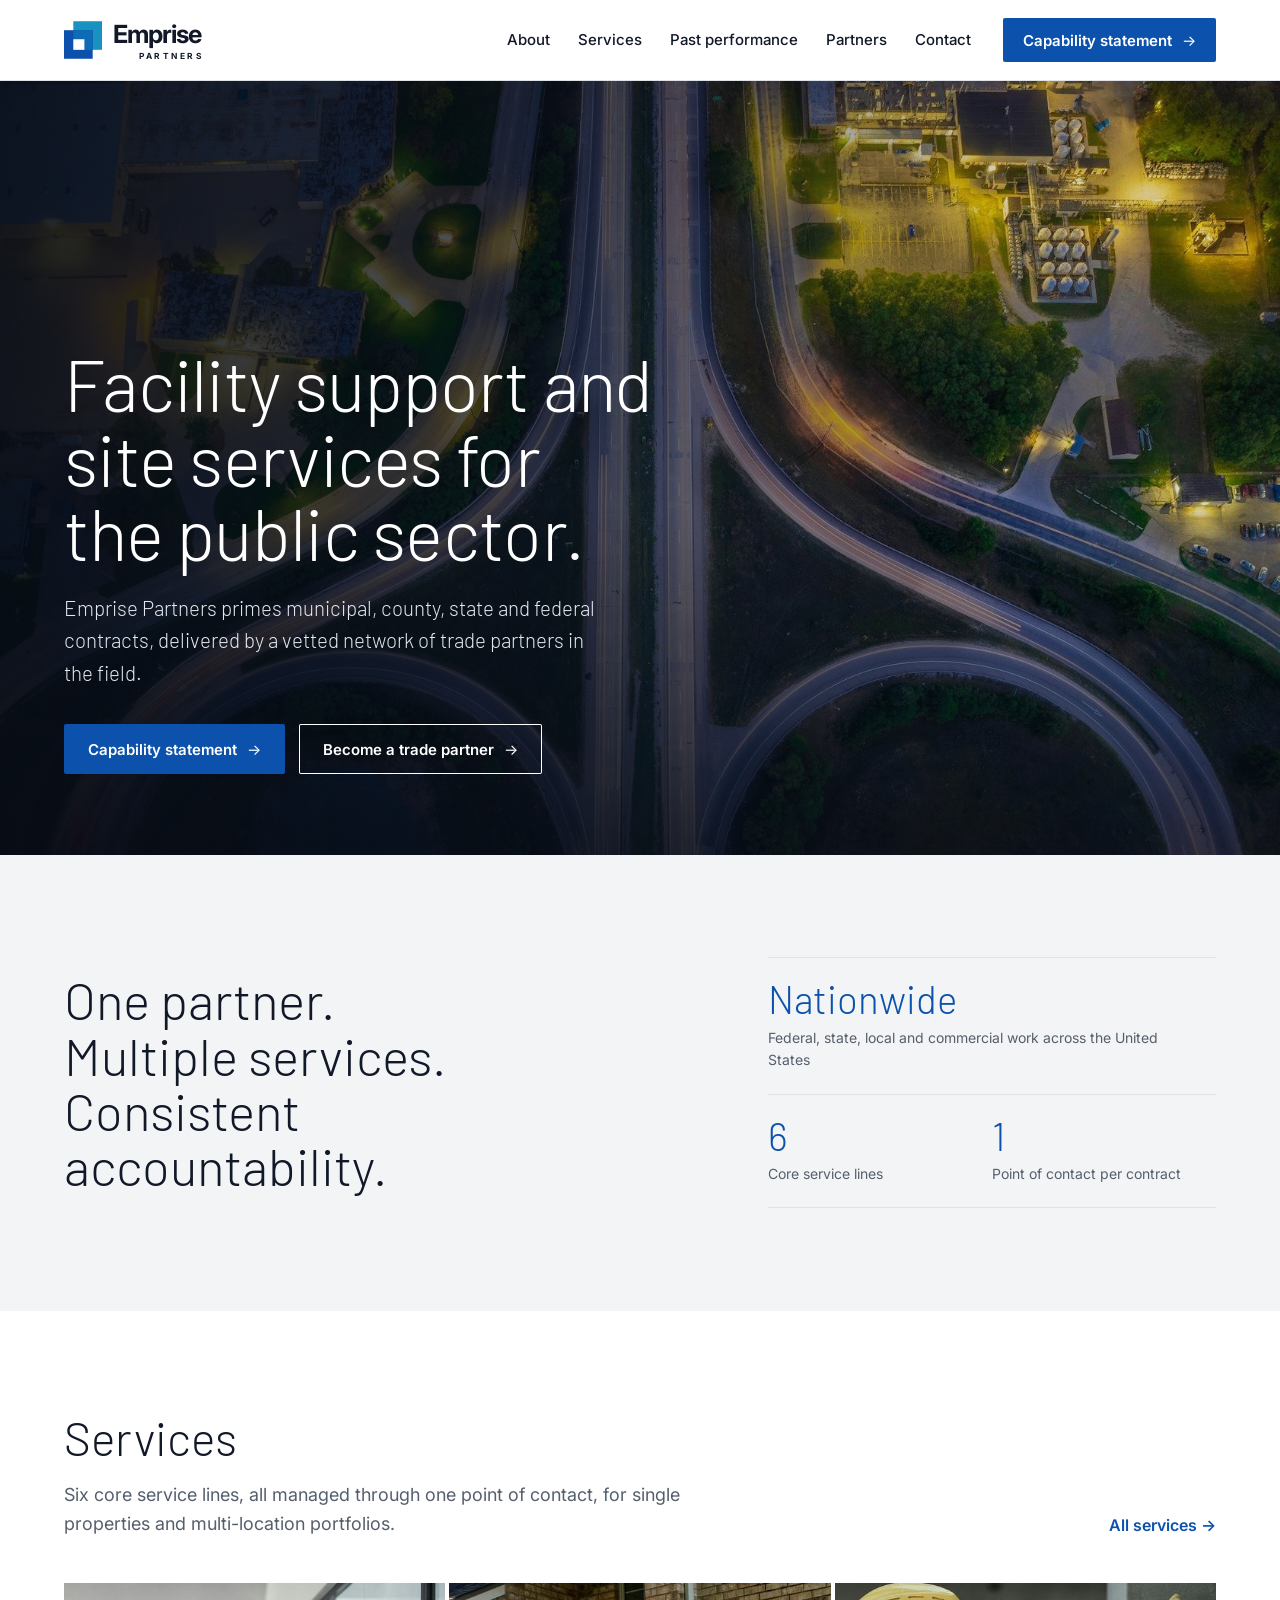
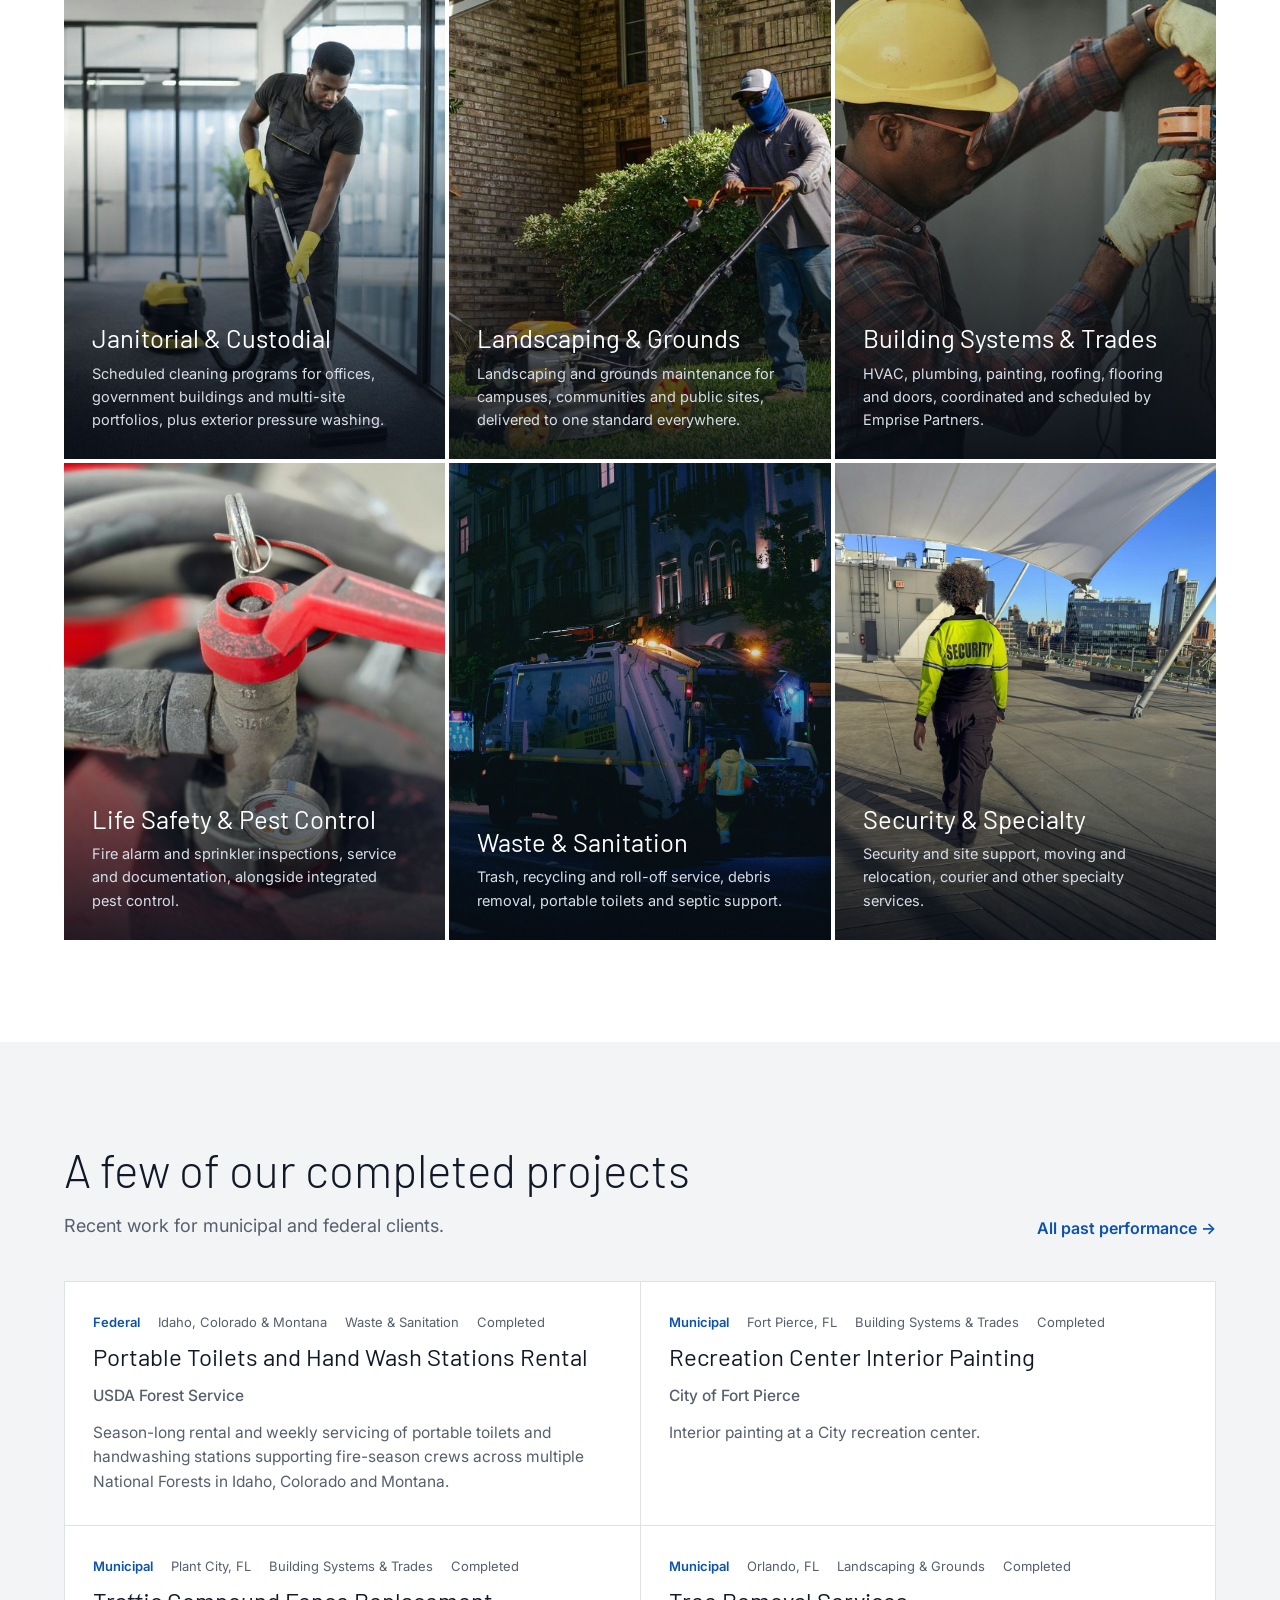
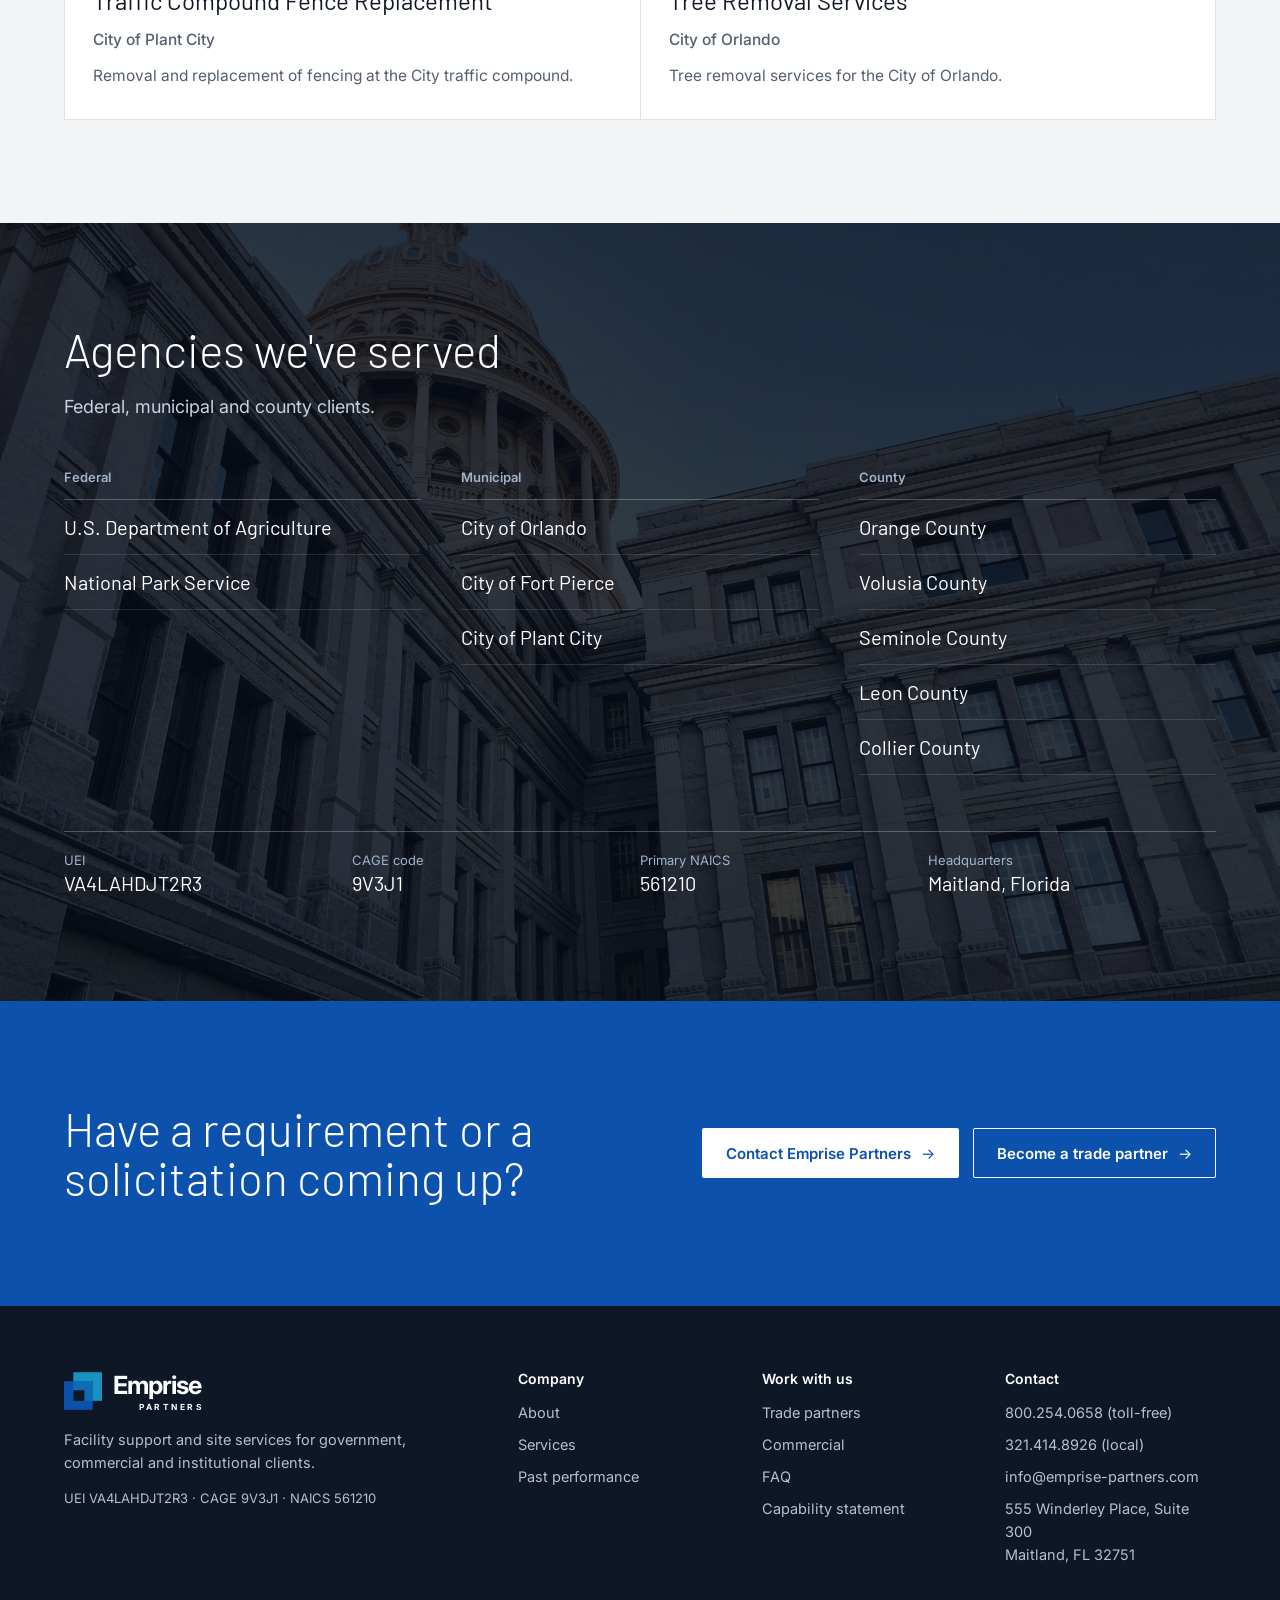
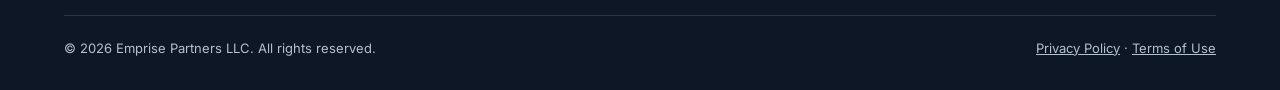
==== commit 59d445ec: "Fix service photo paths on Home and Services pages Co-Authored-By: Claude Opus 5.5 <noreply@anthropi" ====
--- a/index.html
+++ b/index.html
@@ -53,7 +53,7 @@
 <section class="band">
  <div class="wrap">
   <div class="head"><div><h2>Services</h2><p class="lede">Six core service lines, all managed through one point of contact, for single properties and multi-location portfolios.</p></div><a class="more" href="services.html">All services</a></div>
-  <div class="tiles"><article class="tile"><img src="img/janitorial.jpg" alt="" loading="lazy"><div><h3>Janitorial & Custodial</h3><p>Scheduled cleaning programs for offices, government buildings and multi-site portfolios, plus exterior pressure washing.</p></div><a href="services.html#janitorial" aria-label="Janitorial & Custodial"></a></article><article class="tile"><img src="img/grounds.jpg" alt="" loading="lazy"><div><h3>Landscaping & Grounds</h3><p>Landscaping and grounds maintenance for campuses, communities and public sites, delivered to one standard everywhere.</p></div><a href="services.html#grounds" aria-label="Landscaping & Grounds"></a></article><article class="tile"><img src="img/facility.jpg" alt="" loading="lazy"><div><h3>Building Systems & Trades</h3><p>HVAC, plumbing, painting, roofing, flooring and doors, coordinated and scheduled by Emprise Partners.</p></div><a href="services.html#building" aria-label="Building Systems & Trades"></a></article><article class="tile"><img src="img/lifesafety.jpg" alt="" loading="lazy"><div><h3>Life Safety & Pest Control</h3><p>Fire alarm and sprinkler inspections, service and documentation, alongside integrated pest control.</p></div><a href="services.html#lifesafety" aria-label="Life Safety & Pest Control"></a></article><article class="tile"><img src="img/waste.jpg" alt="" loading="lazy"><div><h3>Waste & Sanitation</h3><p>Trash, recycling and roll-off service, debris removal, portable toilets and septic support.</p></div><a href="services.html#waste" aria-label="Waste & Sanitation"></a></article><article class="tile"><img src="img/security.jpg" alt="" loading="lazy"><div><h3>Security & Specialty</h3><p>Security and site support, moving and relocation, courier and other specialty services.</p></div><a href="services.html#specialty" aria-label="Security & Specialty"></a></article></div>
+  <div class="tiles"><article class="tile"><img src="photo-janitorial.jpg" alt="" loading="lazy"><div><h3>Janitorial & Custodial</h3><p>Scheduled cleaning programs for offices, government buildings and multi-site portfolios, plus exterior pressure washing.</p></div><a href="services.html#janitorial" aria-label="Janitorial & Custodial"></a></article><article class="tile"><img src="photo-grounds.jpg" alt="" loading="lazy"><div><h3>Landscaping & Grounds</h3><p>Landscaping and grounds maintenance for campuses, communities and public sites, delivered to one standard everywhere.</p></div><a href="services.html#grounds" aria-label="Landscaping & Grounds"></a></article><article class="tile"><img src="photo-facility.jpg" alt="" loading="lazy"><div><h3>Building Systems & Trades</h3><p>HVAC, plumbing, painting, roofing, flooring and doors, coordinated and scheduled by Emprise Partners.</p></div><a href="services.html#building" aria-label="Building Systems & Trades"></a></article><article class="tile"><img src="photo-lifesafety.jpg" alt="" loading="lazy"><div><h3>Life Safety & Pest Control</h3><p>Fire alarm and sprinkler inspections, service and documentation, alongside integrated pest control.</p></div><a href="services.html#lifesafety" aria-label="Life Safety & Pest Control"></a></article><article class="tile"><img src="photo-waste.jpg" alt="" loading="lazy"><div><h3>Waste & Sanitation</h3><p>Trash, recycling and roll-off service, debris removal, portable toilets and septic support.</p></div><a href="services.html#waste" aria-label="Waste & Sanitation"></a></article><article class="tile"><img src="photo-security.jpg" alt="" loading="lazy"><div><h3>Security & Specialty</h3><p>Security and site support, moving and relocation, courier and other specialty services.</p></div><a href="services.html#specialty" aria-label="Security & Specialty"></a></article></div>
  </div>
 </section>
 
--- a/site.css
+++ b/site.css
@@ -249,3 +249,4 @@
 .consent a{color:inherit;text-decoration:underline}
 .hp{position:absolute;left:-10000px;width:1px;height:1px;overflow:hidden}
 .facts .wide{grid-column:1/-1;padding-right:0}
+.other-trade[hidden]{display:none}
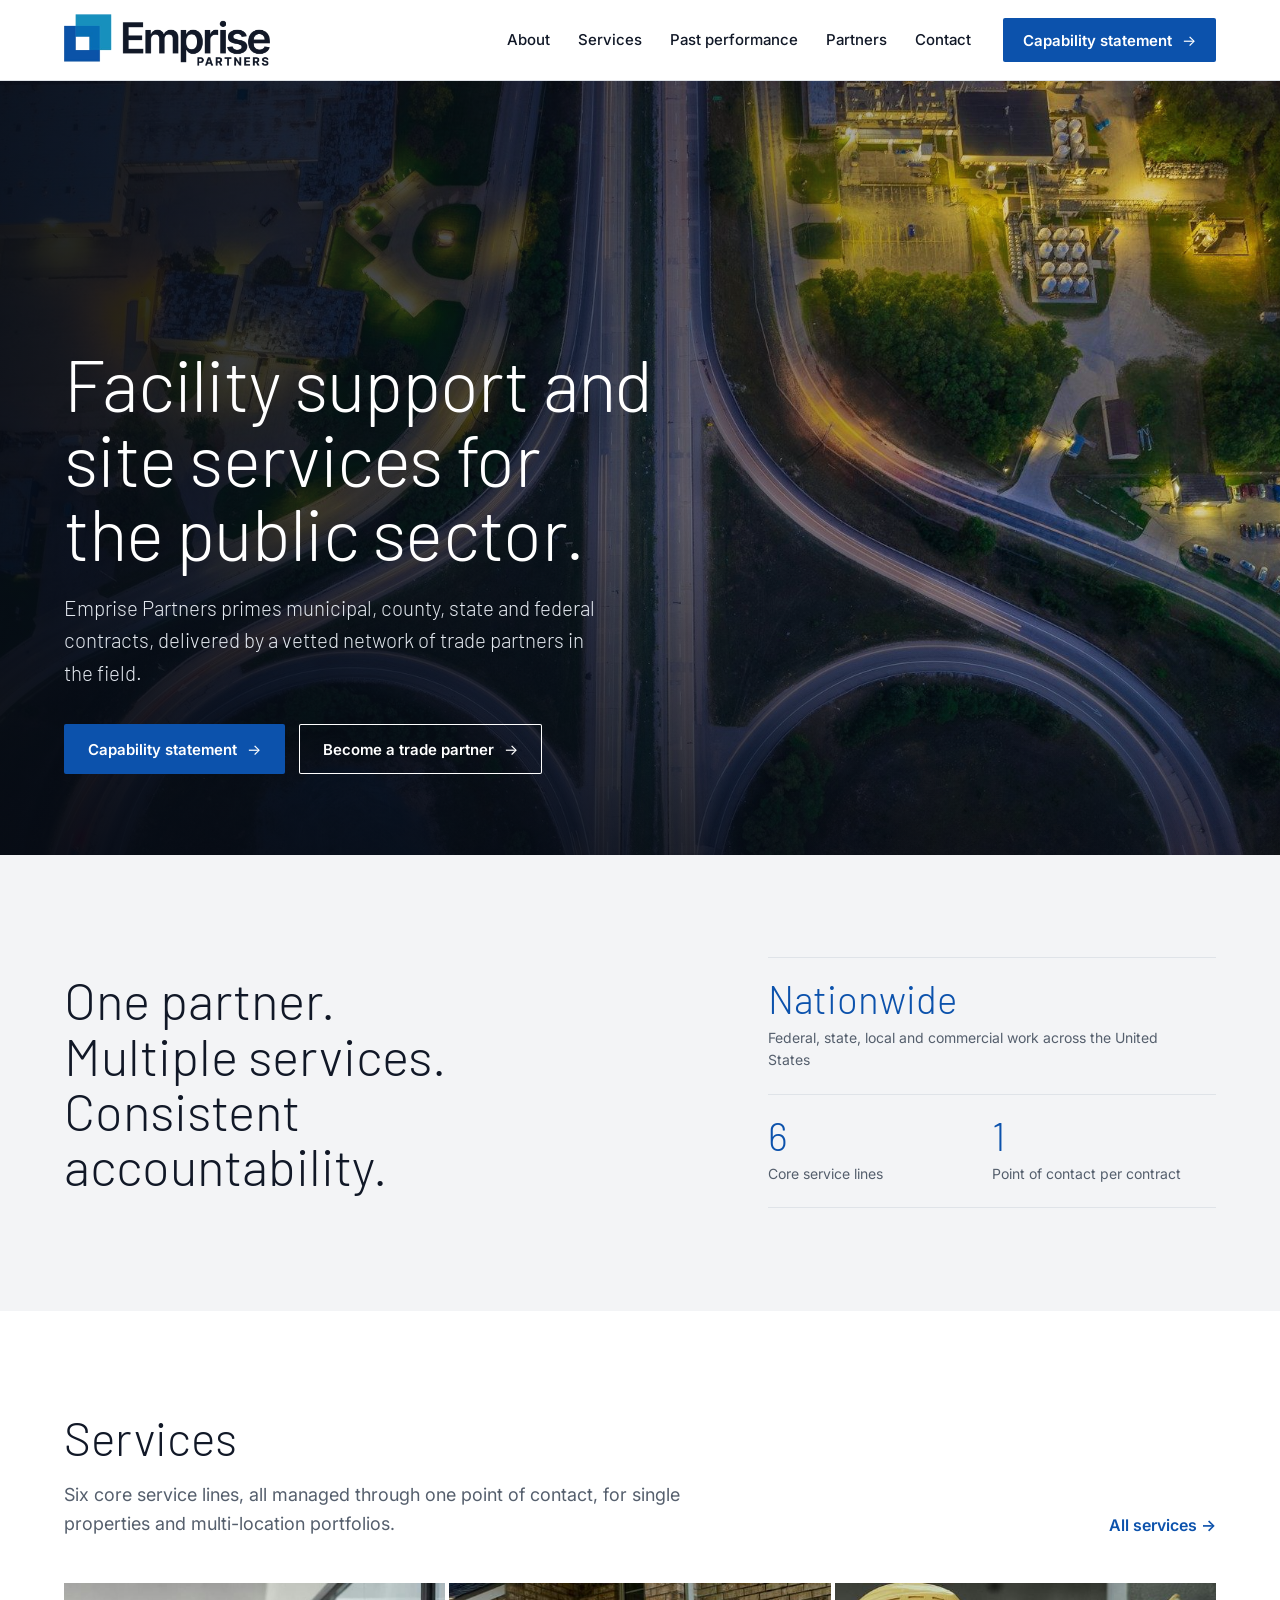
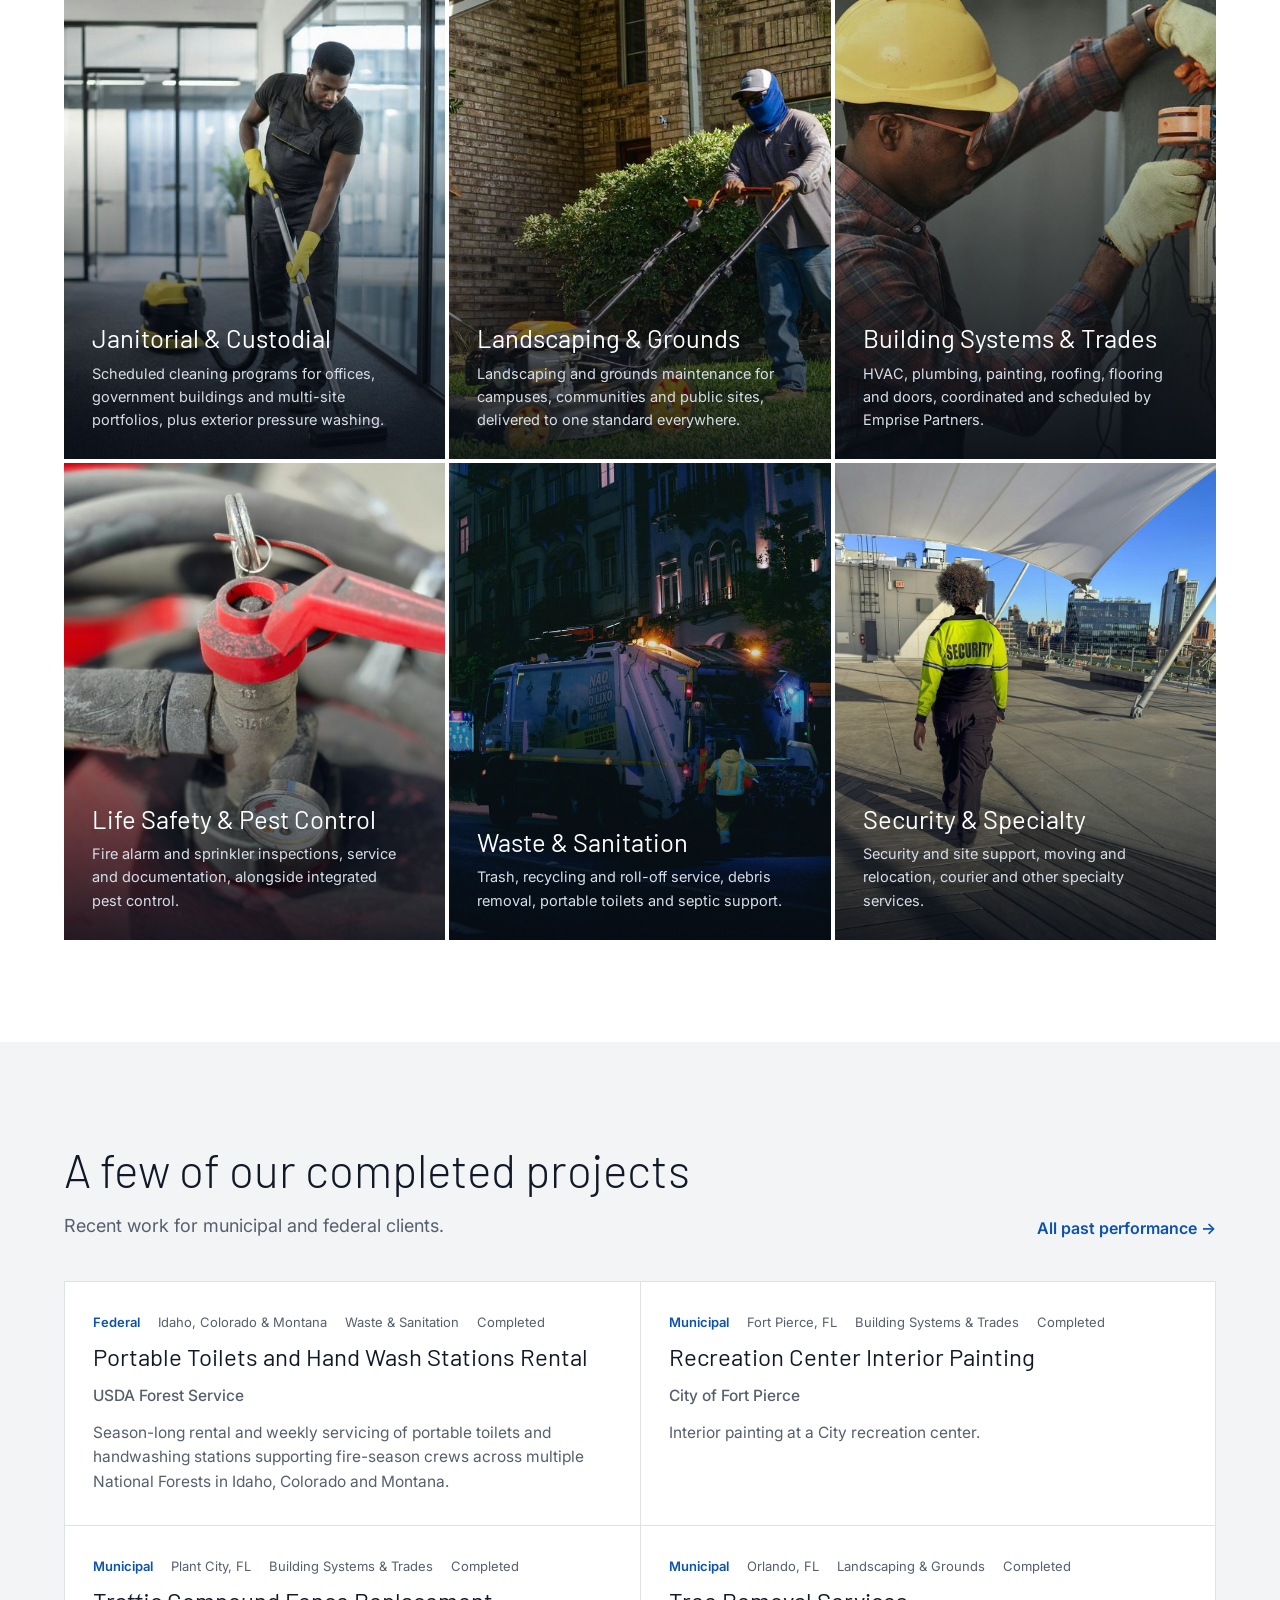
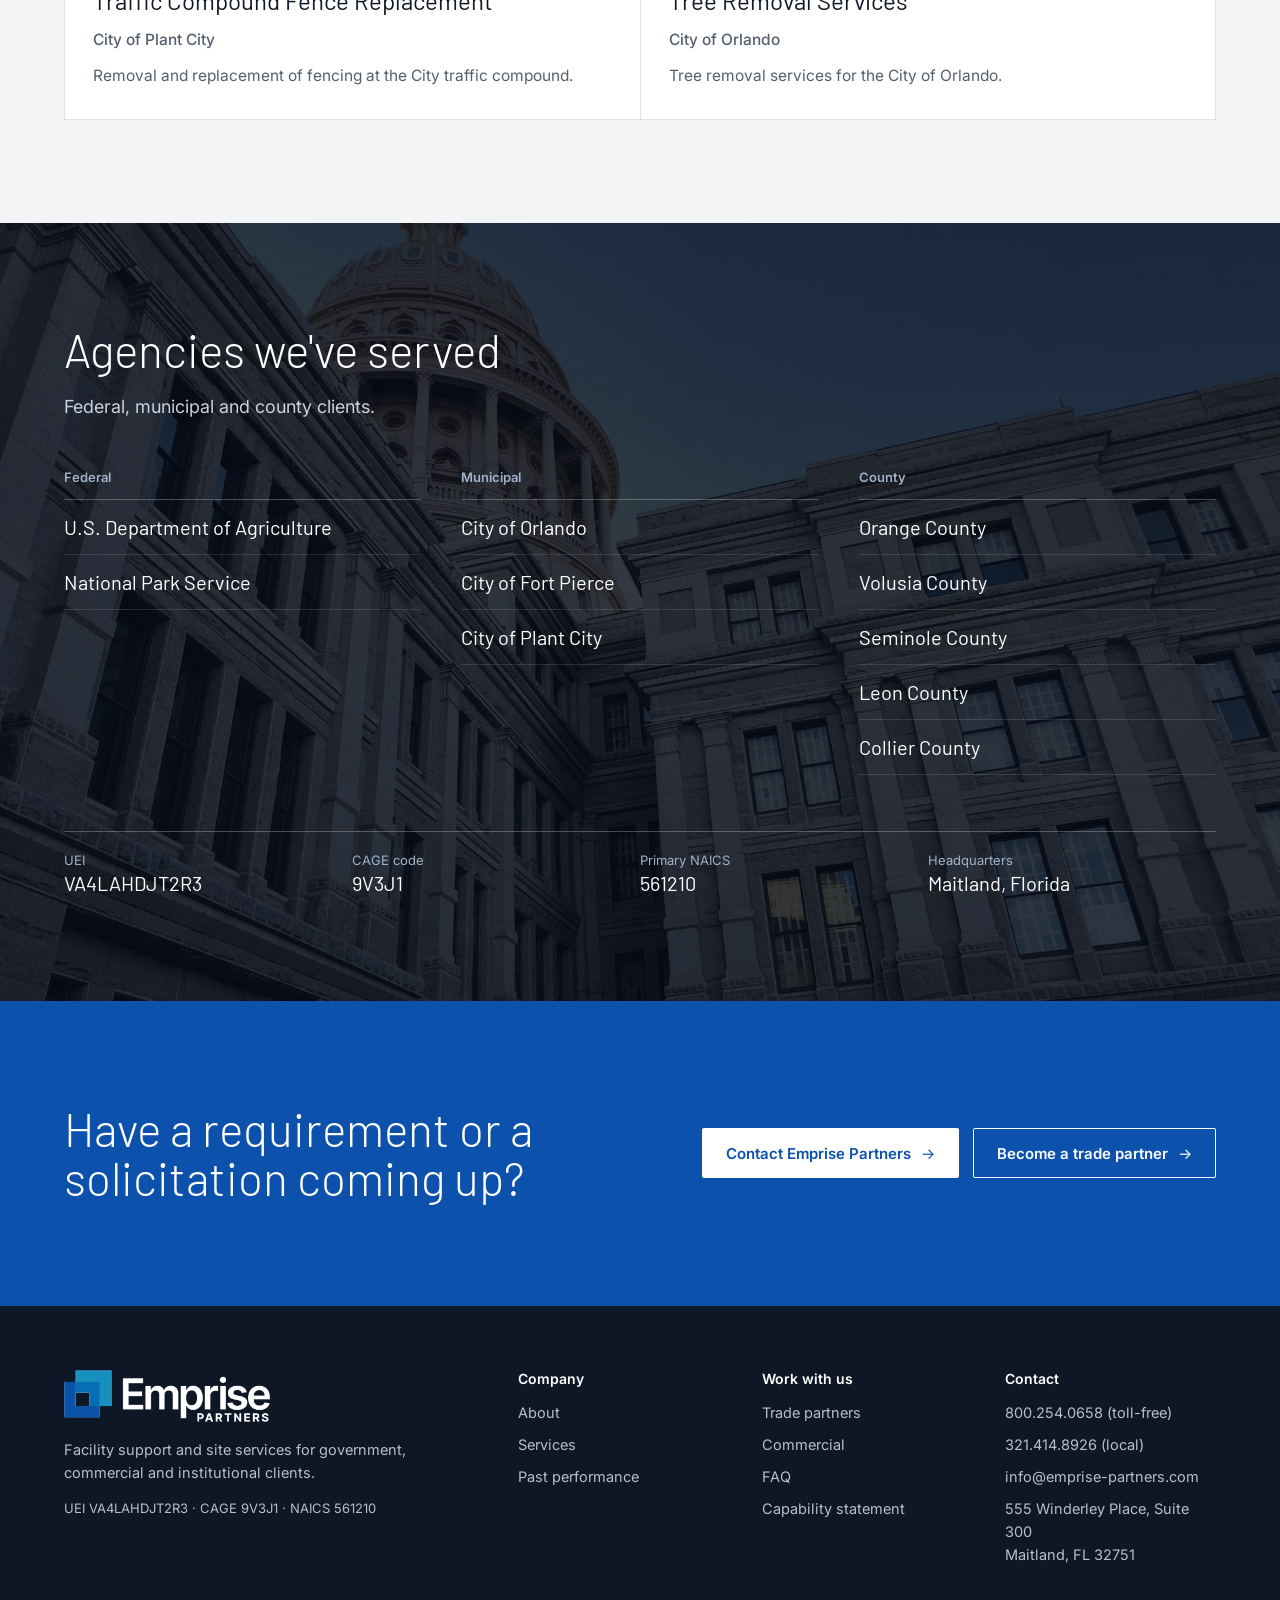
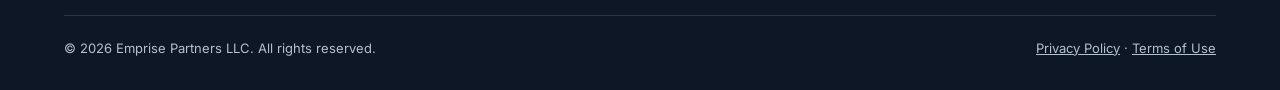
==== commit e5c27c7d: "Use the original Emprise Partners logo artwork on the website and capability statement Co-Authored-B" ====
--- a/index.html
+++ b/index.html
@@ -13,7 +13,7 @@
 <a class="skip" href="#main">Skip to main content</a>
 <header>
  <nav class="nav" aria-label="Main">
-  <a class="logo" href="index.html" aria-label="Emprise Partners home"><svg class="mk" viewBox="0 0 151 150" aria-hidden="true"><mask id="mkA"><rect width="151" height="150" fill="#fff"/><rect x="37" y="72" width="44" height="42" fill="#000"/></mask><g mask="url(#mkA)"><rect x="37" y="0" width="114" height="114" fill="#1a92c1"/><rect x="0" y="36" width="114" height="114" fill="#0c52ac"/><rect x="37" y="36" width="77" height="78" fill="#0e6cb6"/></g></svg><span class="word"><b>Emprise</b><small>PARTNERS</small></span></a>
+  <a class="logo" href="index.html" aria-label="Emprise Partners home"><picture><source srcset="logo-light.png" media="(prefers-color-scheme: dark)"><img src="logo-dark.png" alt="Emprise Partners" width="175" height="44"></picture></a>
   <div class="links" id="links">
    <a href="about.html">About</a>
    <a href="services.html">Services</a>
@@ -92,7 +92,7 @@
  <div class="wrap">
   <div class="foot">
    <div>
-    <a class="logo" href="index.html"><svg class="mk" viewBox="0 0 151 150" aria-hidden="true"><mask id="mkB"><rect width="151" height="150" fill="#fff"/><rect x="37" y="72" width="44" height="42" fill="#000"/></mask><g mask="url(#mkB)"><rect x="37" y="0" width="114" height="114" fill="#1a92c1"/><rect x="0" y="36" width="114" height="114" fill="#0c52ac"/><rect x="37" y="36" width="77" height="78" fill="#0e6cb6"/></g></svg><span class="word"><b>Emprise</b><small>PARTNERS</small></span></a>
+    <a class="logo" href="index.html"><img src="logo-light.png" alt="Emprise Partners" width="175" height="44"></a>
     <p style="margin-top:16px;max-width:40ch">Facility support and site services for government, commercial and institutional clients.</p>
     <p style="margin-top:14px;font-size:13px">UEI VA4LAHDJT2R3 · CAGE 9V3J1 · NAICS 561210</p>
    </div>
--- a/site.css
+++ b/site.css
@@ -250,3 +250,6 @@
 .hp{position:absolute;left:-10000px;width:1px;height:1px;overflow:hidden}
 .facts .wide{grid-column:1/-1;padding-right:0}
 .other-trade[hidden]{display:none}
+/* real logo artwork */
+.logo img{display:block;height:52px;width:auto}
+@media(max-width:560px){.logo img{height:44px}}
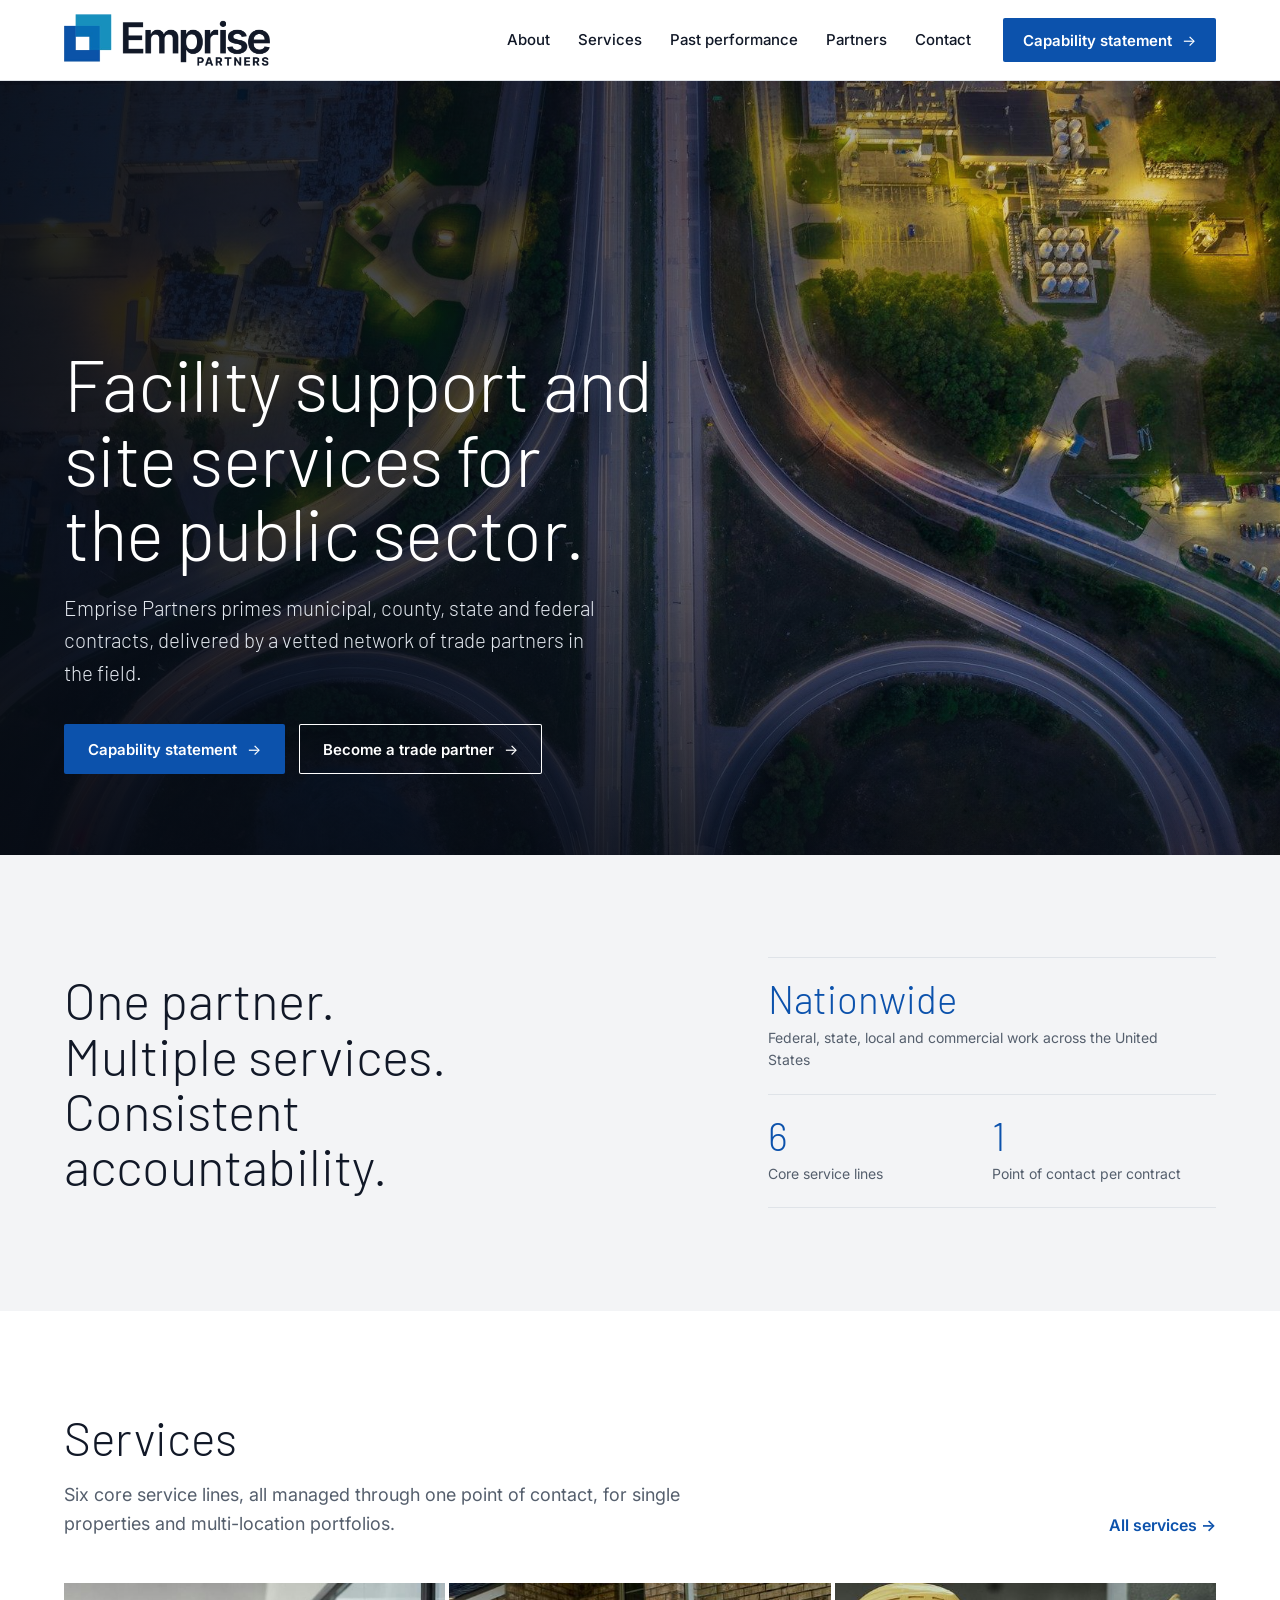
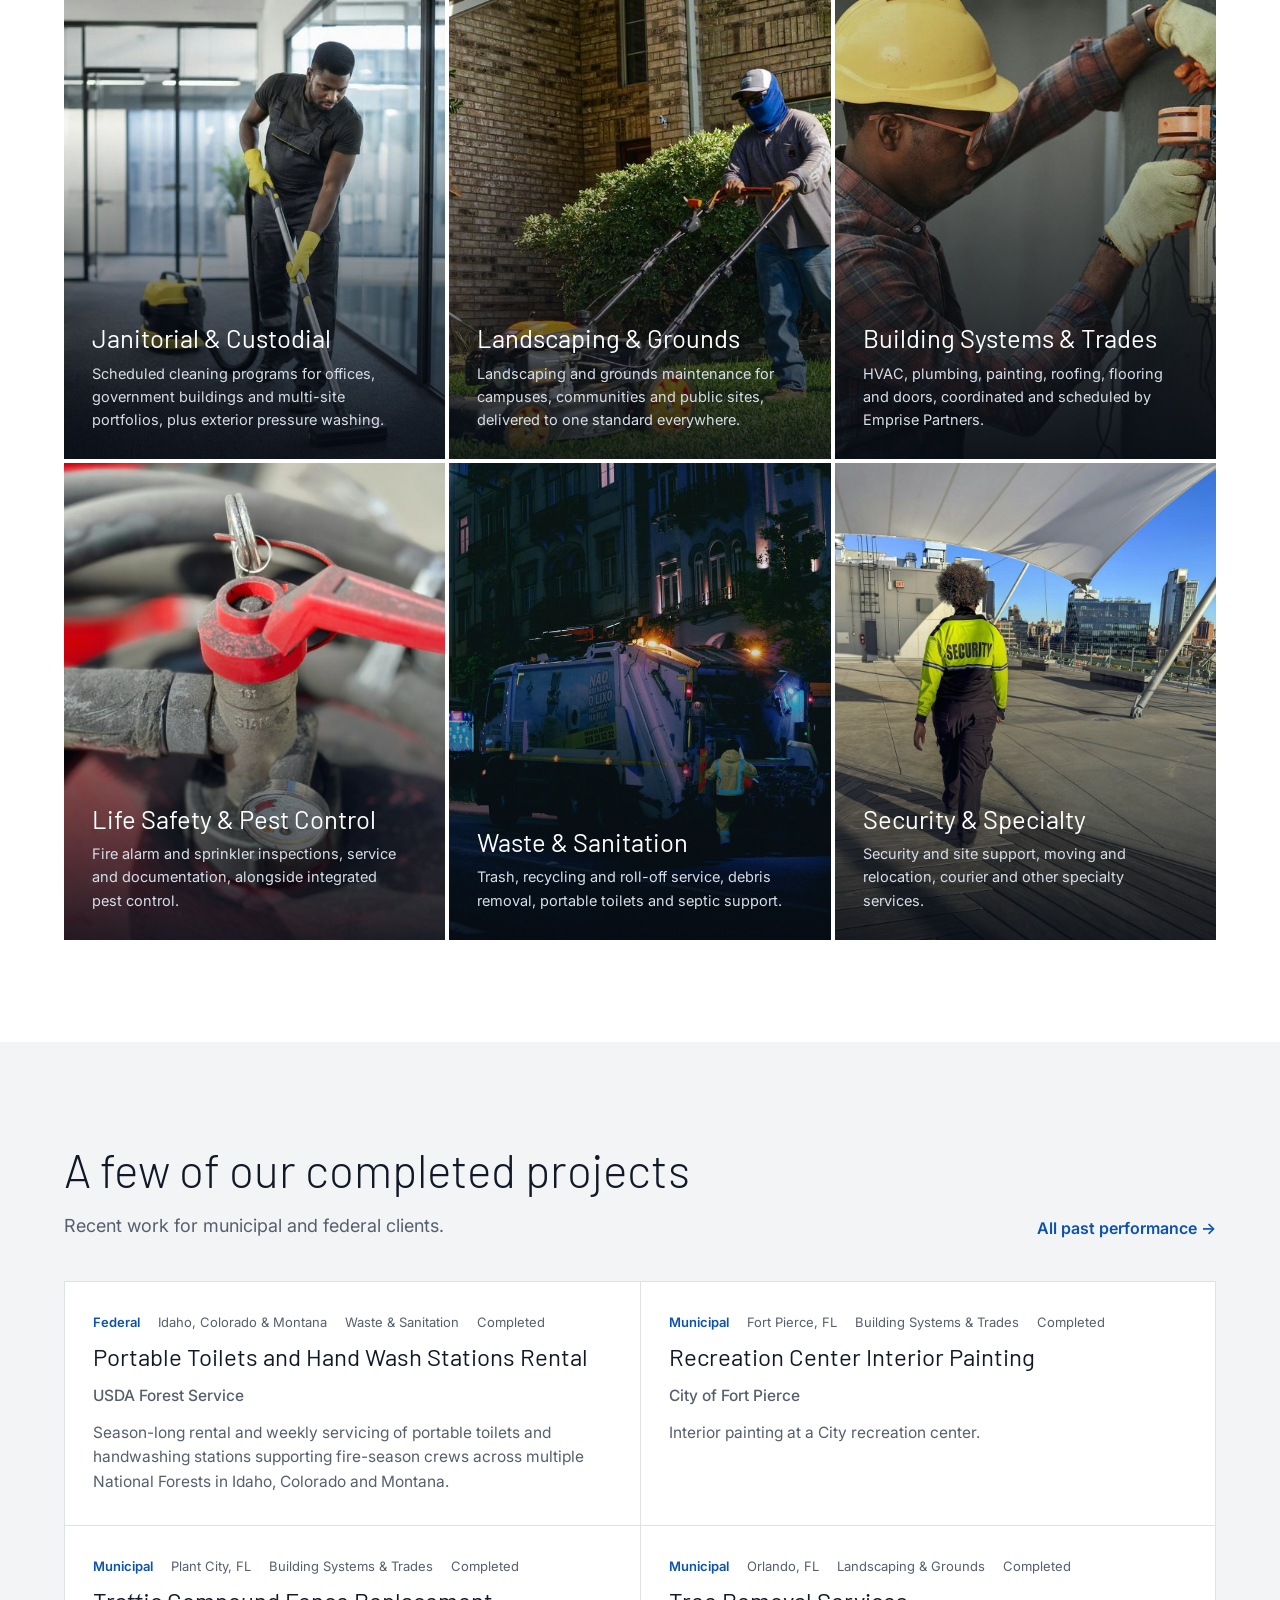
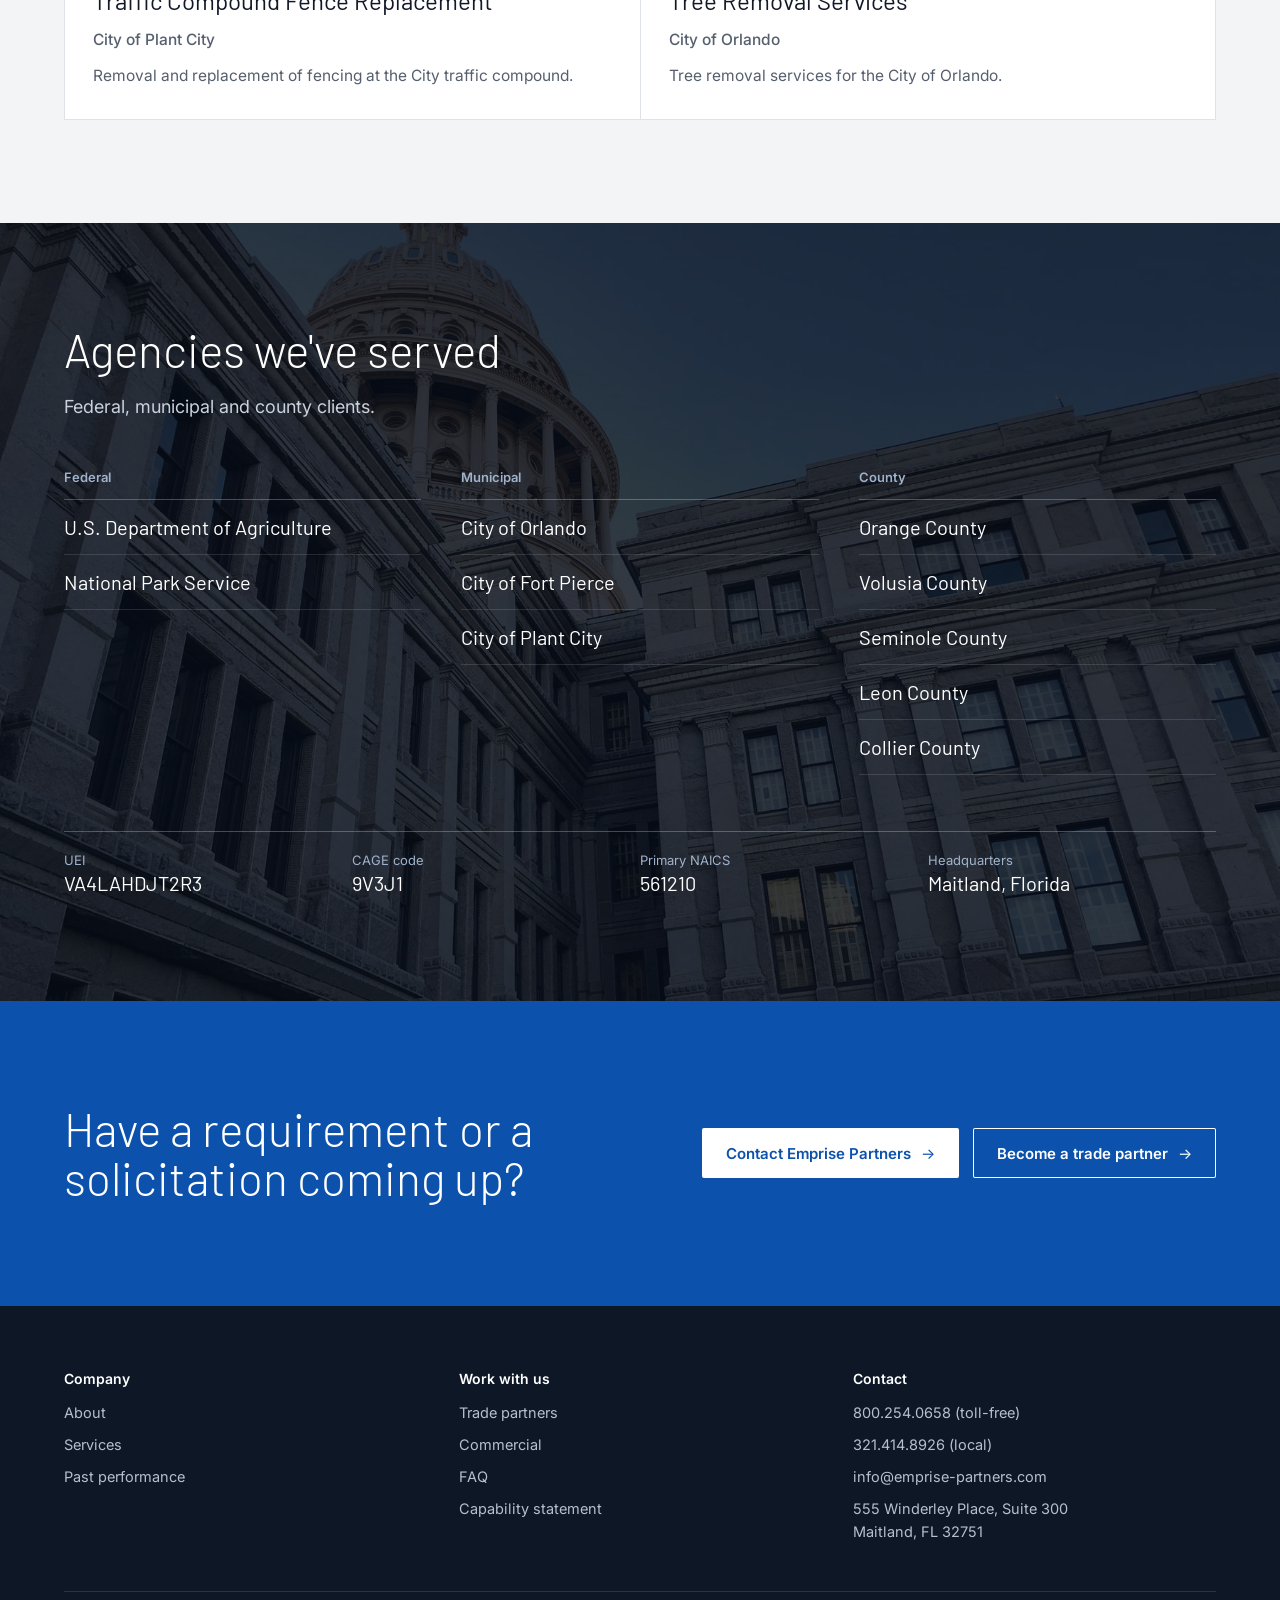
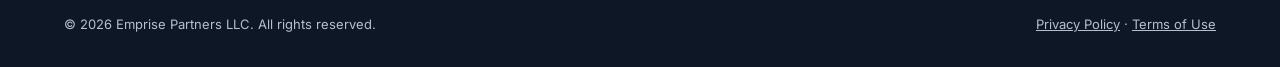
==== commit 24bbefb5: "Remove logo and description block from footer Co-Authored-By: Claude Opus 5.5 <noreply@anthropic.com" ====
--- a/index.html
+++ b/index.html
@@ -91,11 +91,6 @@
 <footer>
  <div class="wrap">
   <div class="foot">
-   <div>
-    <a class="logo" href="index.html"><img src="logo-light.png" alt="Emprise Partners" width="175" height="44"></a>
-    <p style="margin-top:16px;max-width:40ch">Facility support and site services for government, commercial and institutional clients.</p>
-    <p style="margin-top:14px;font-size:13px">UEI VA4LAHDJT2R3 · CAGE 9V3J1 · NAICS 561210</p>
-   </div>
    <div><h4>Company</h4><ul><li><a href="about.html">About</a></li><li><a href="services.html">Services</a></li><li><a href="past-performance.html">Past performance</a></li></ul></div>
    <div><h4>Work with us</h4><ul><li><a href="partners.html">Trade partners</a></li><li><a href="services.html#commercial">Commercial</a></li><li><a href="contact.html#faq">FAQ</a></li><li><a href="Emprise_Partners_Capability_Statement.pdf" target="_blank" rel="noopener">Capability statement</a></li></ul></div>
    <div><h4>Contact</h4><ul><li>800.254.0658 (toll-free)</li><li>321.414.8926 (local)</li><li>info@emprise-partners.com</li><li>555 Winderley Place, Suite 300<br>Maitland, FL 32751</li></ul></div>
--- a/site.css
+++ b/site.css
@@ -180,11 +180,11 @@
 .info span{display:block;font-size:13px;color:var(--mute)}.info b{font:400 22px Barlow,sans-serif}
 footer{background:var(--slate);color:#b5c0ce;padding:64px max(5vw,16px) 32px;font-size:14.5px}
 footer .logo{color:#fff}
-.foot{display:grid;grid-template-columns:minmax(0,2fr) repeat(3,minmax(0,1fr));gap:32px}
+.foot{display:grid;grid-template-columns:repeat(3,minmax(0,1fr));gap:32px}
 .foot h4{color:#fff;font:600 14px Inter,sans-serif;margin:0 0 14px}
 .foot ul{list-style:none;margin:0;padding:0;display:grid;gap:9px}.foot a{text-decoration:none}.foot a:hover{color:#fff}
 .legal{display:flex;flex-wrap:wrap;gap:12px 24px;justify-content:space-between;border-top:1px solid #ffffff1f;margin-top:48px;padding-top:22px;font-size:13px}
-@media(max-width:760px){.foot{grid-template-columns:repeat(2,minmax(0,1fr))}.foot>div:first-child{grid-column:1/-1}}
+@media(max-width:760px){.foot{grid-template-columns:repeat(2,minmax(0,1fr))}.foot>div:last-child{grid-column:1/-1}}
 
 /* multi-page additions */
 .links a[aria-current=page]{box-shadow:inset 0 -2px 0 var(--blue)}
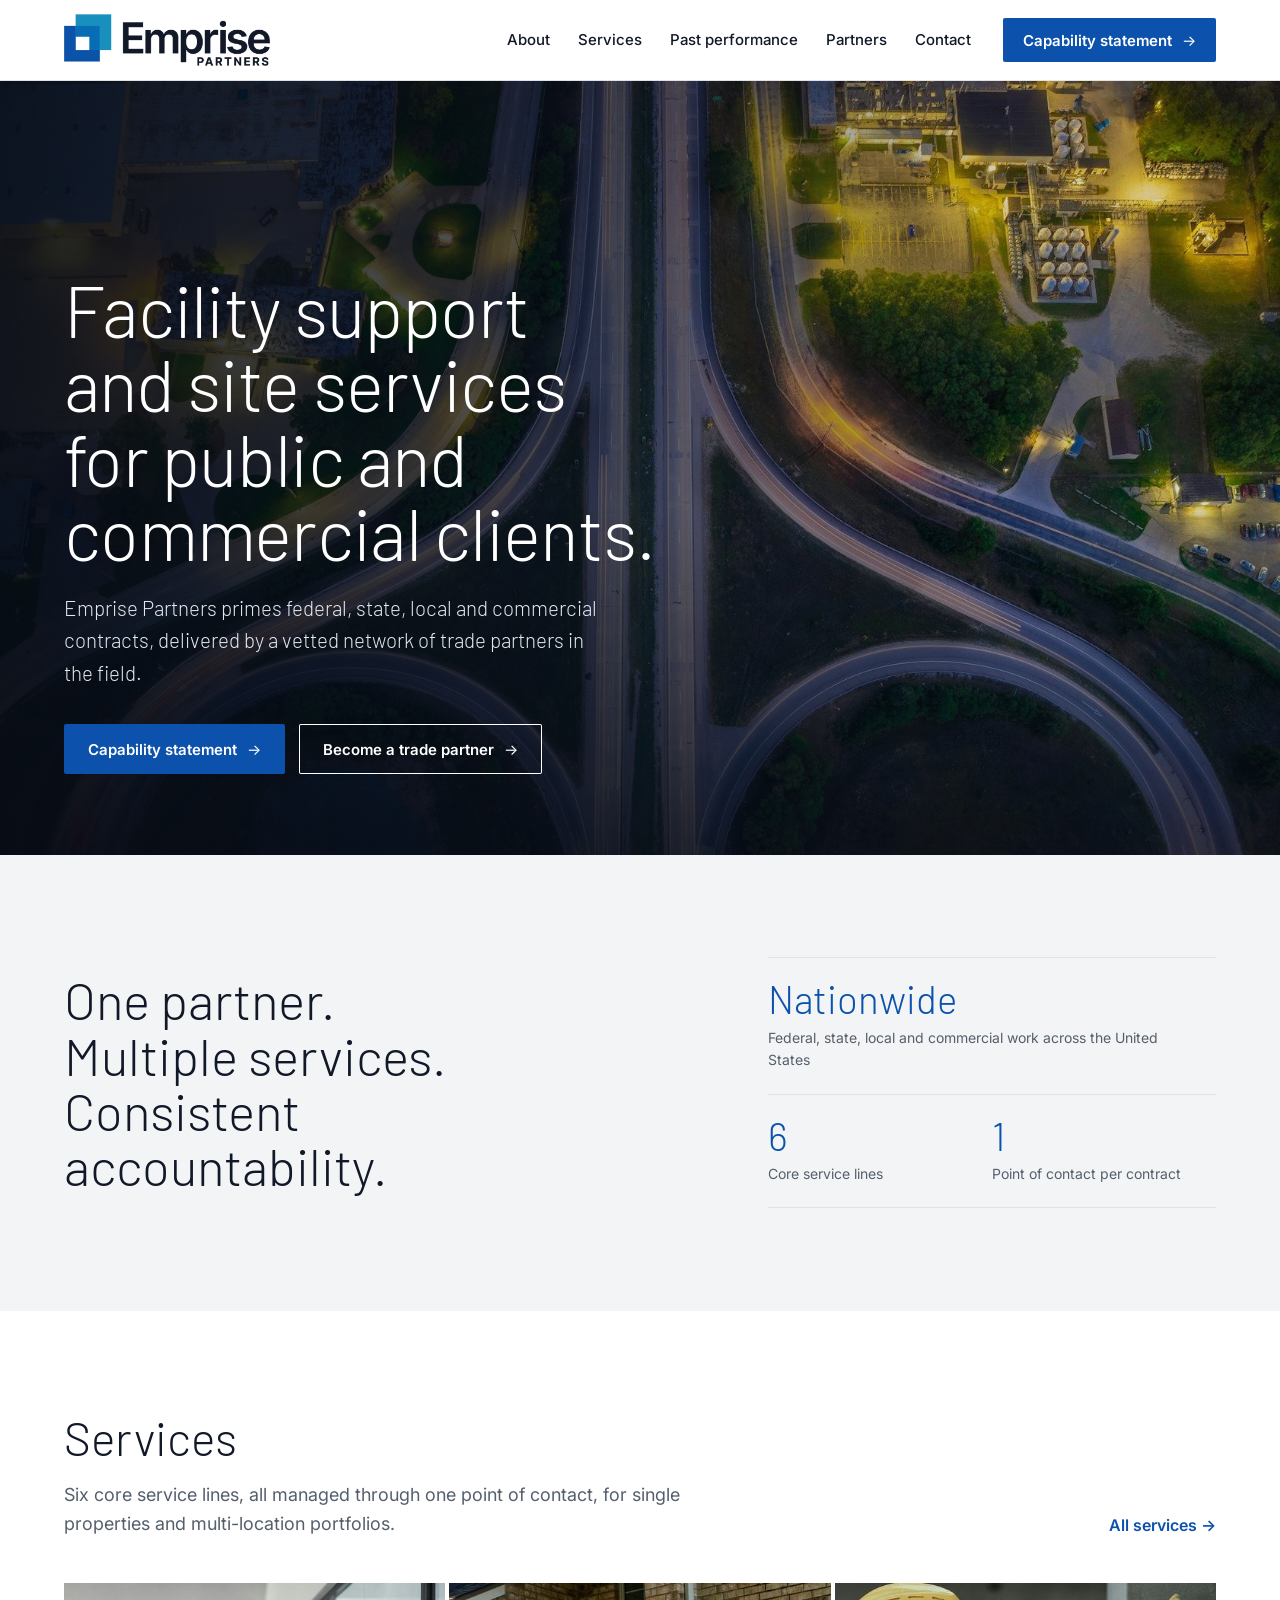
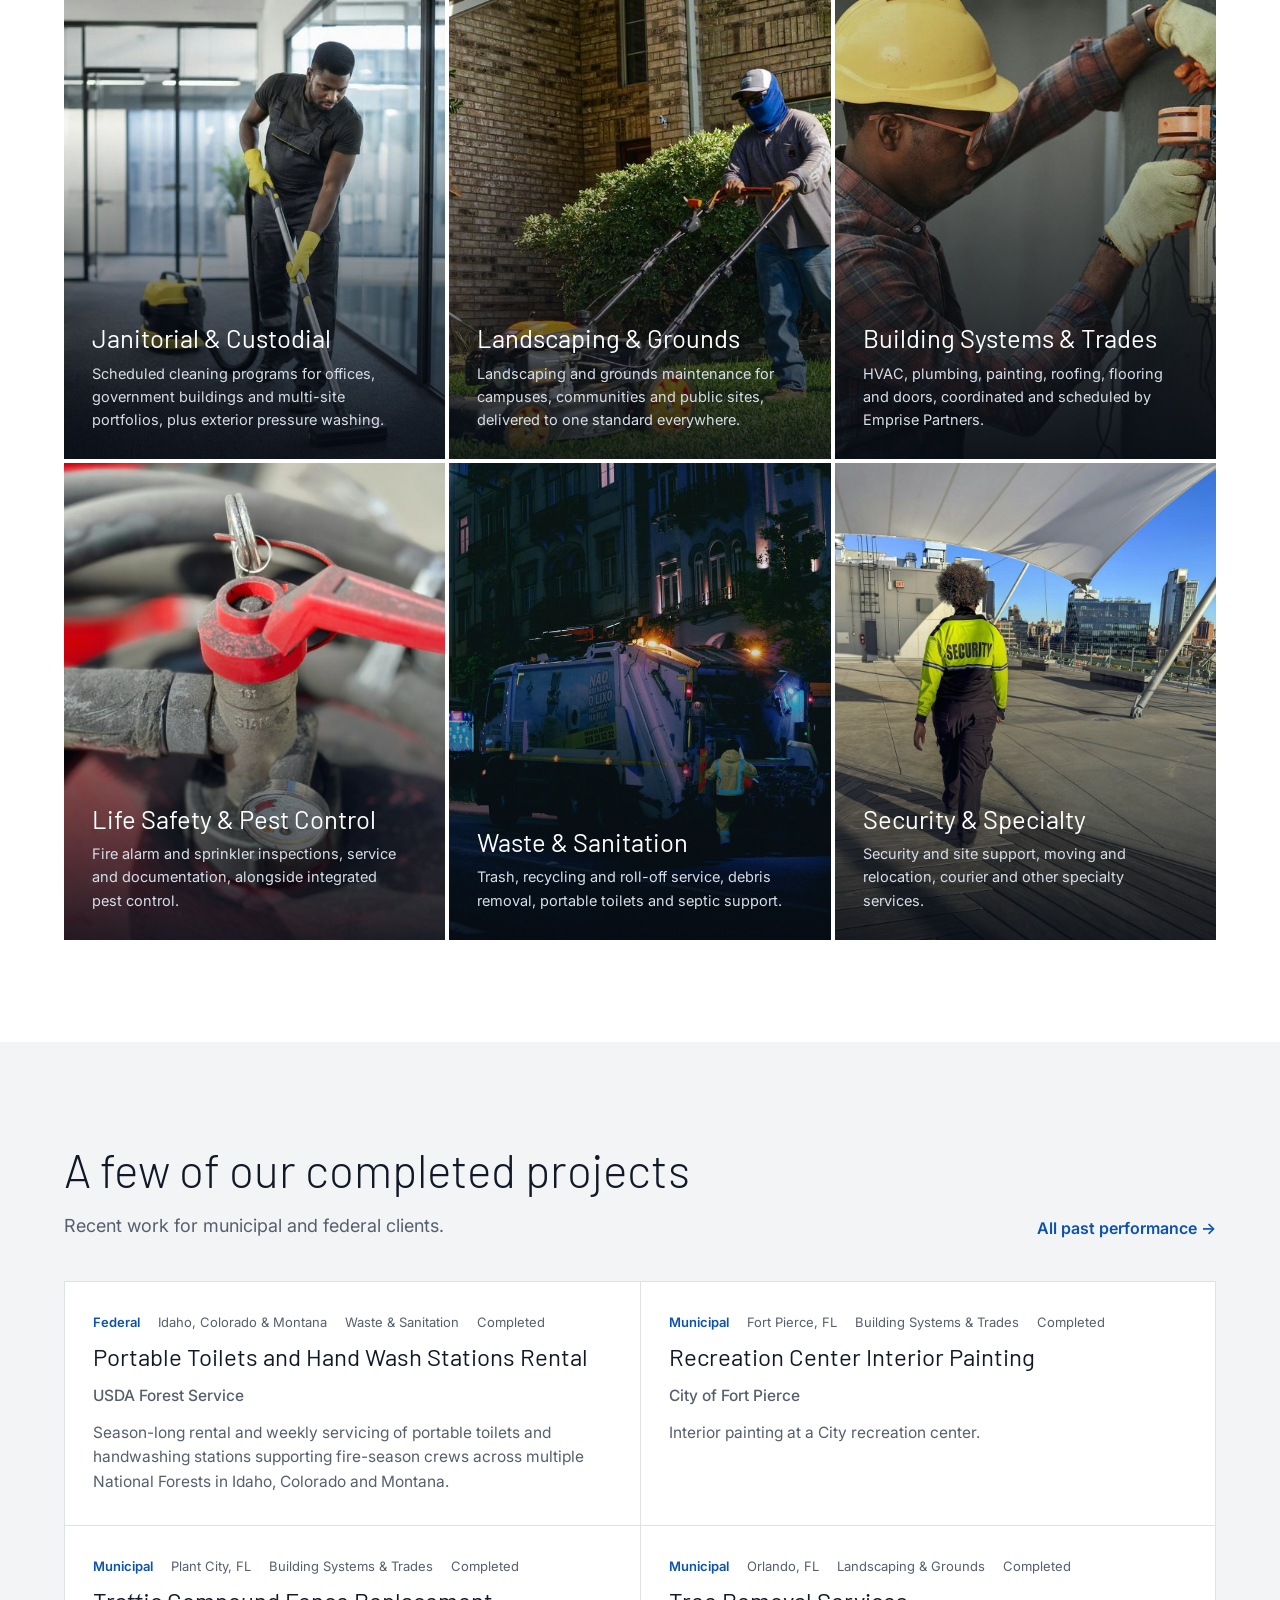
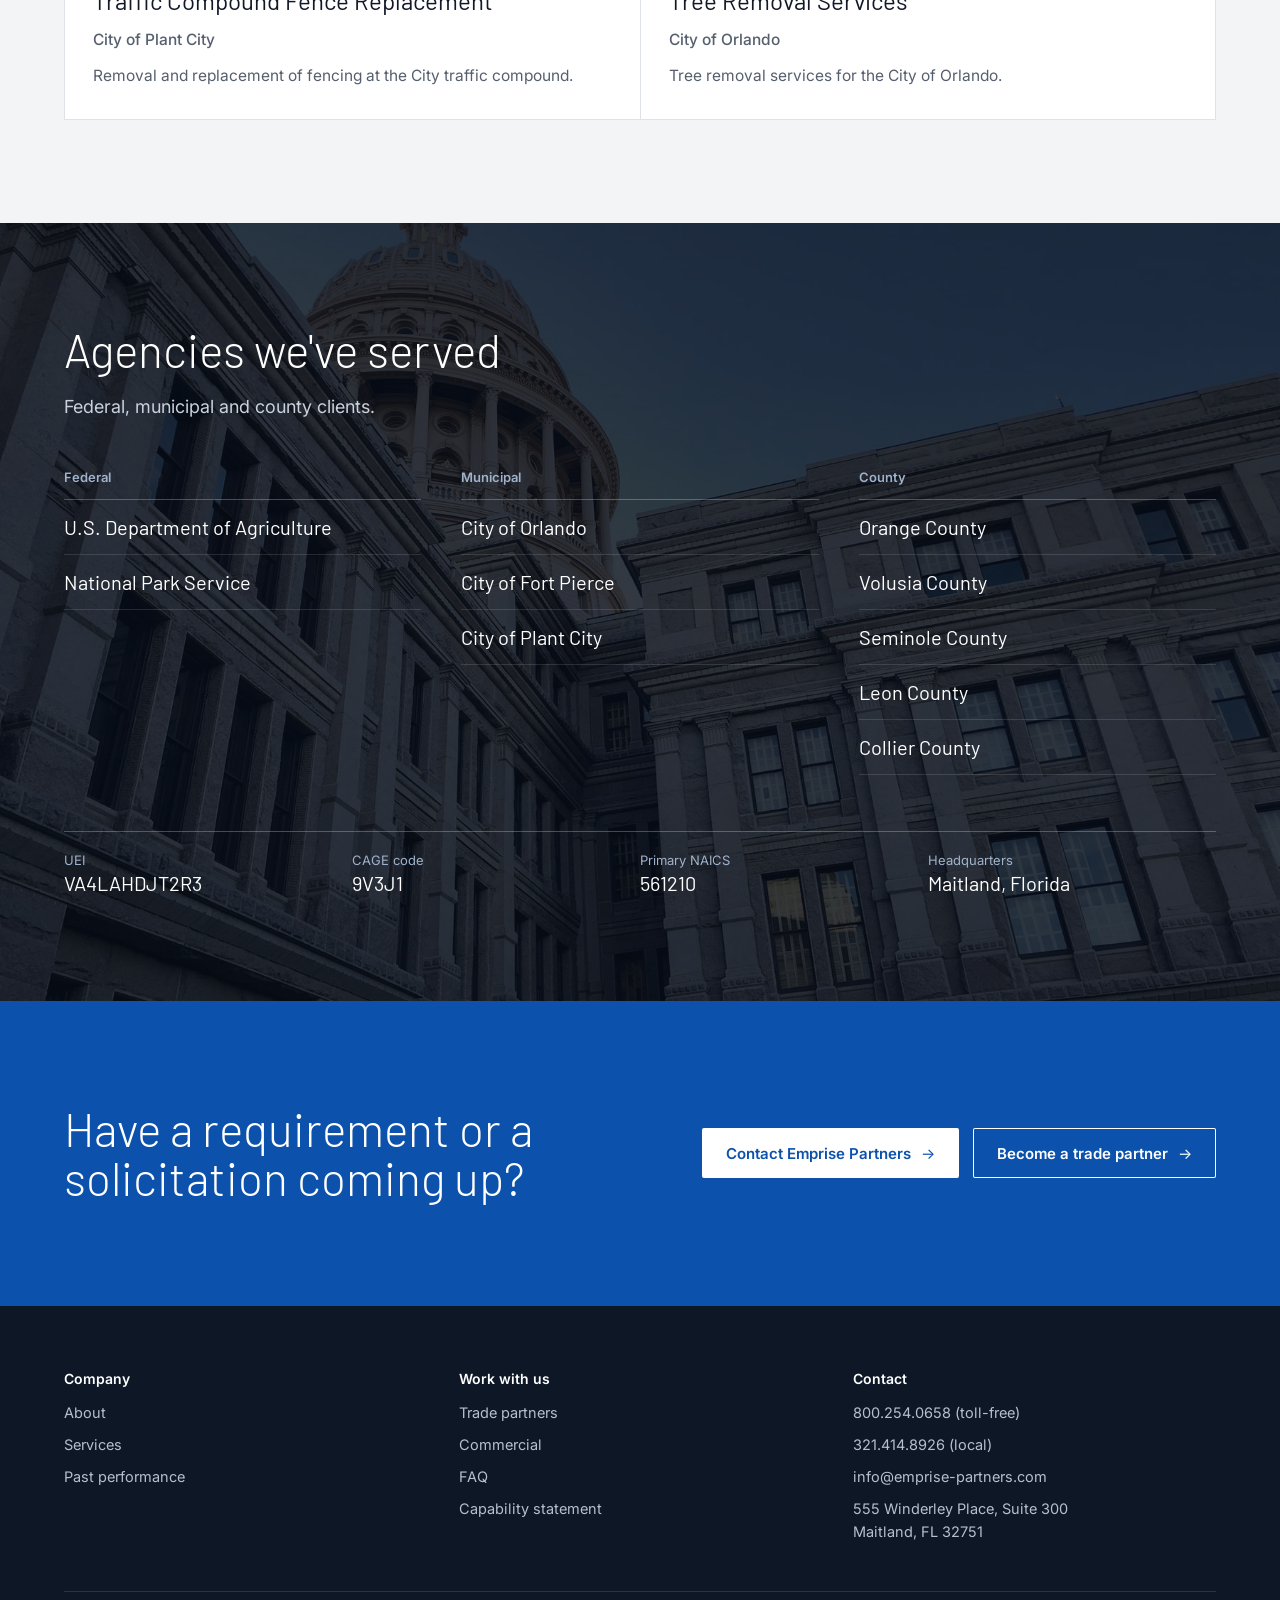
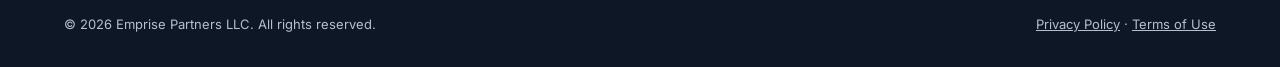
==== commit 89252572: "Home hero includes commercial clients; show form validation messages Co-Authored-By: Claude Opus 5.5" ====
--- a/index.html
+++ b/index.html
@@ -4,7 +4,7 @@
 <meta charset="utf-8">
 <meta name="viewport" content="width=device-width, initial-scale=1">
 <title>Emprise Partners | Facility Support & Site Services</title>
-<meta name="description" content="Emprise Partners is a prime contractor providing facility support and site services to municipal, county, state and federal agencies.">
+<meta name="description" content="Emprise Partners is a prime contractor providing facility support and site services to federal, state, local and commercial clients nationwide.">
 <link rel="preconnect" href="https://fonts.googleapis.com">
 <link href="https://fonts.googleapis.com/css2?family=Barlow:wght@300;400;500;600&family=Inter:wght@400;500;600&display=swap" rel="stylesheet">
 <link rel="stylesheet" href="site.css">
@@ -30,8 +30,8 @@
 <main id="main">
 <section class="hero" aria-label="Introduction">
  <div class="wrap">
-  <h1>Facility support and site services for the public sector.</h1>
-  <p>Emprise Partners primes municipal, county, state and federal contracts, delivered by a vetted network of trade partners in the field.</p>
+  <h1>Facility support and site services for public and commercial clients.</h1>
+  <p>Emprise Partners primes federal, state, local and commercial contracts, delivered by a vetted network of trade partners in the field.</p>
   <div class="ctas">
    <a class="btn pri" href="Emprise_Partners_Capability_Statement.pdf" target="_blank" rel="noopener">Capability statement</a>
    <a class="btn line" href="partners.html">Become a trade partner</a>
--- a/site.css
+++ b/site.css
@@ -253,3 +253,4 @@
 /* real logo artwork */
 .logo img{display:block;height:52px;width:auto}
 @media(max-width:560px){.logo img{height:44px}}
+label .opt{font-weight:400;color:var(--mute)}
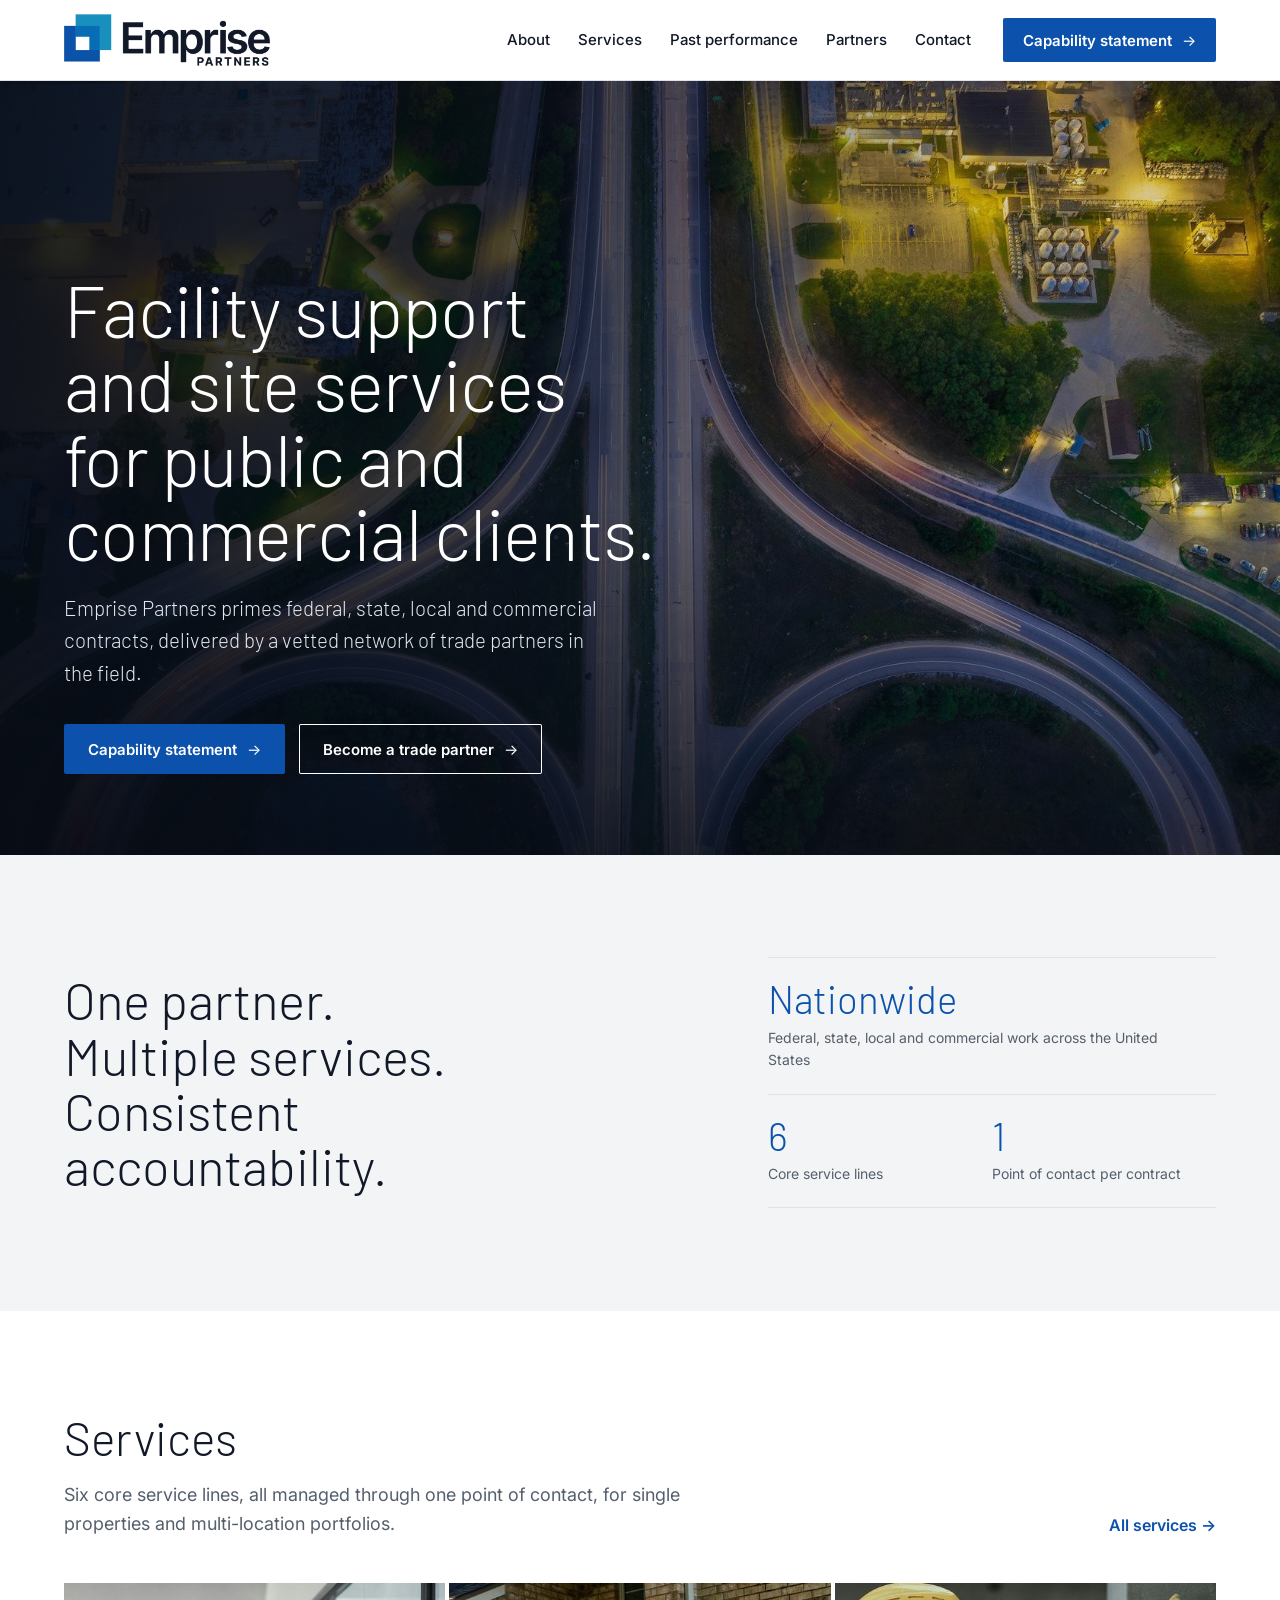
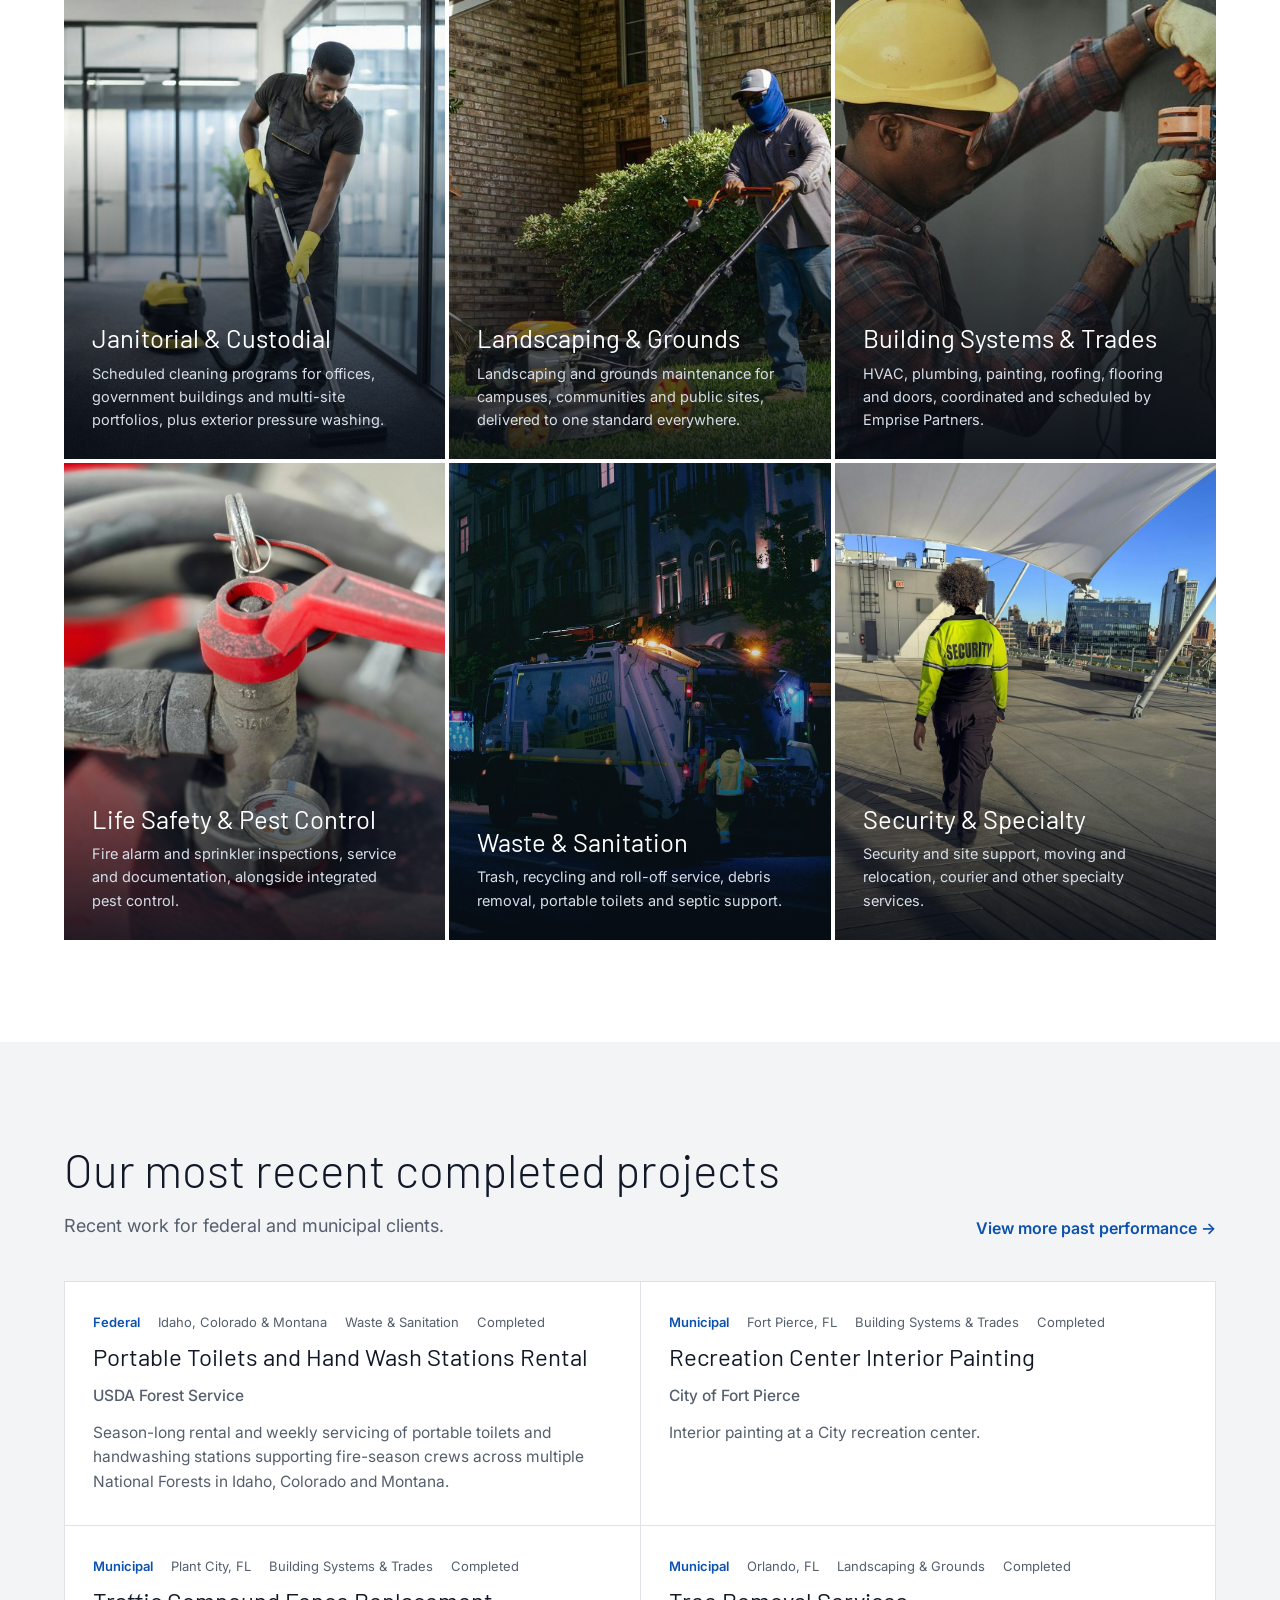
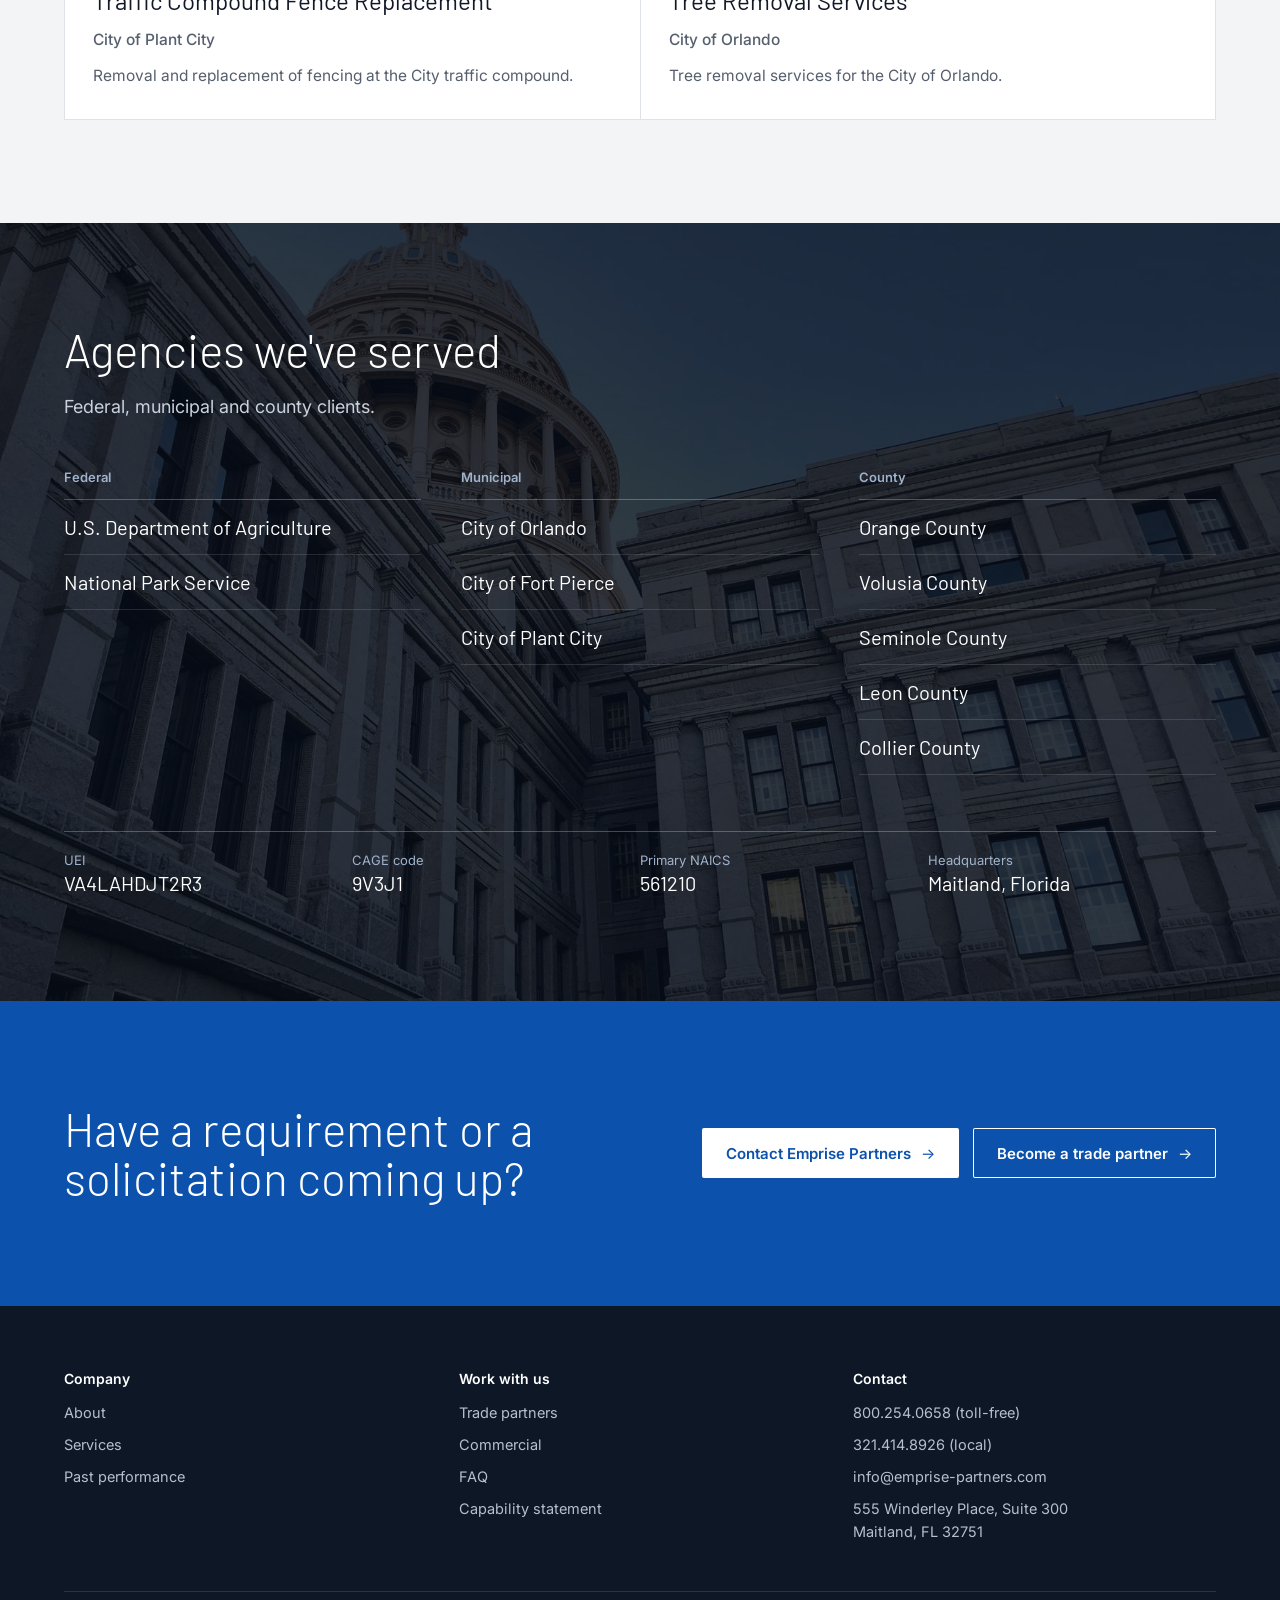
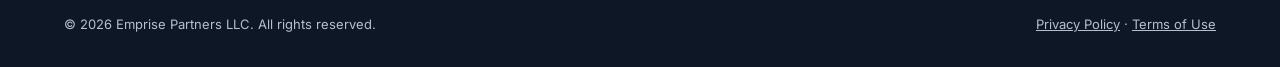
==== commit 0ece635c: "Fix wording contradictions across site (recent projects, partner promises, privacy coverage) Co-Auth" ====
--- a/index.html
+++ b/index.html
@@ -59,7 +59,7 @@
 
 <section class="band alt">
  <div class="wrap">
-  <div class="head"><div><h2>A few of our completed projects</h2><p class="lede">Recent work for municipal and federal clients.</p></div><a class="more" href="past-performance.html">All past performance</a></div>
+  <div class="head"><div><h2>Our most recent completed projects</h2><p class="lede">Recent work for federal and municipal clients.</p></div><a class="more" href="past-performance.html">View more past performance</a></div>
   <div class="projects"><article class="proj"><div class="meta"><b>Federal</b><span>Idaho, Colorado & Montana</span><span>Waste & Sanitation</span><span>Completed</span></div><h3>Portable Toilets and Hand Wash Stations Rental</h3><p class="ag">USDA Forest Service</p><p>Season-long rental and weekly servicing of portable toilets and handwashing stations supporting fire-season crews across multiple National Forests in Idaho, Colorado and Montana.</p></article><article class="proj"><div class="meta"><b>Municipal</b><span>Fort Pierce, FL</span><span>Building Systems & Trades</span><span>Completed</span></div><h3>Recreation Center Interior Painting</h3><p class="ag">City of Fort Pierce</p><p>Interior painting at a City recreation center.</p></article><article class="proj"><div class="meta"><b>Municipal</b><span>Plant City, FL</span><span>Building Systems & Trades</span><span>Completed</span></div><h3>Traffic Compound Fence Replacement</h3><p class="ag">City of Plant City</p><p>Removal and replacement of fencing at the City traffic compound.</p></article><article class="proj"><div class="meta"><b>Municipal</b><span>Orlando, FL</span><span>Landscaping & Grounds</span><span>Completed</span></div><h3>Tree Removal Services</h3><p class="ag">City of Orlando</p><p>Tree removal services for the City of Orlando.</p></article></div>
  </div>
 </section>
